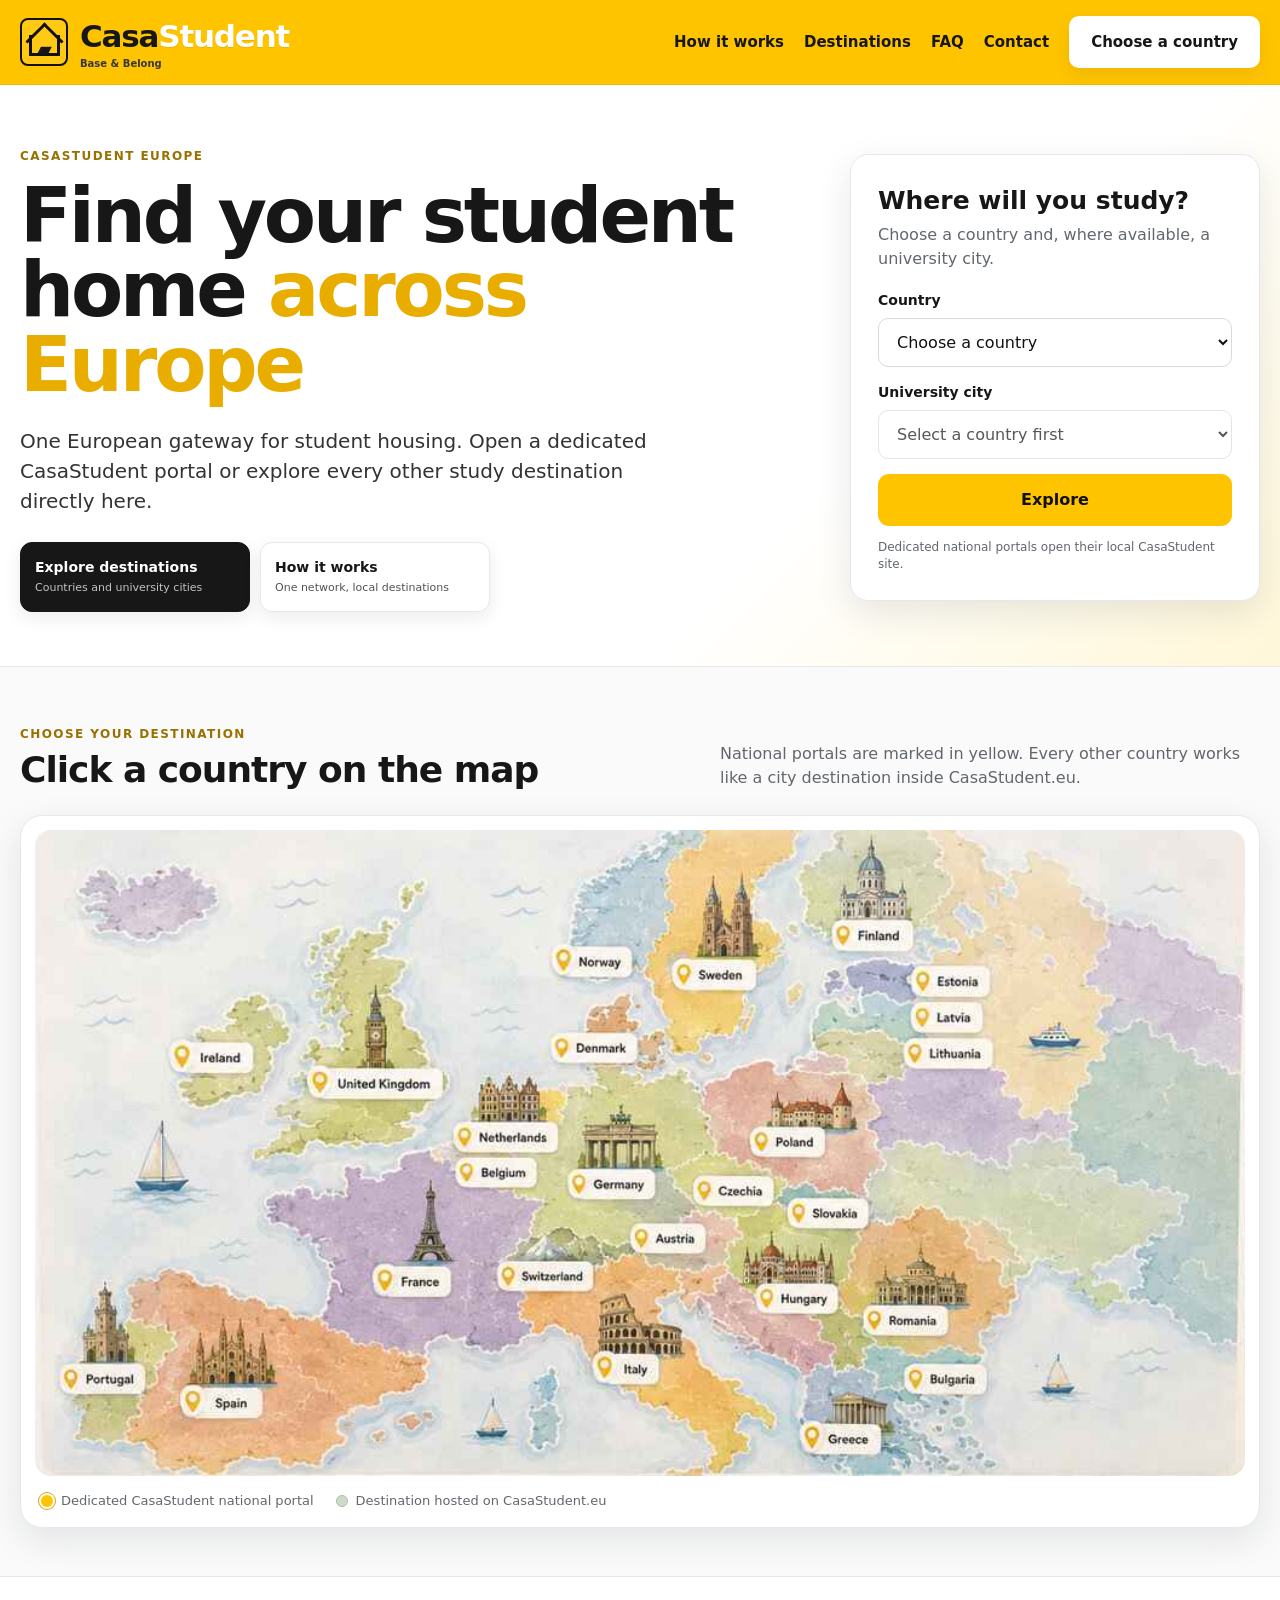
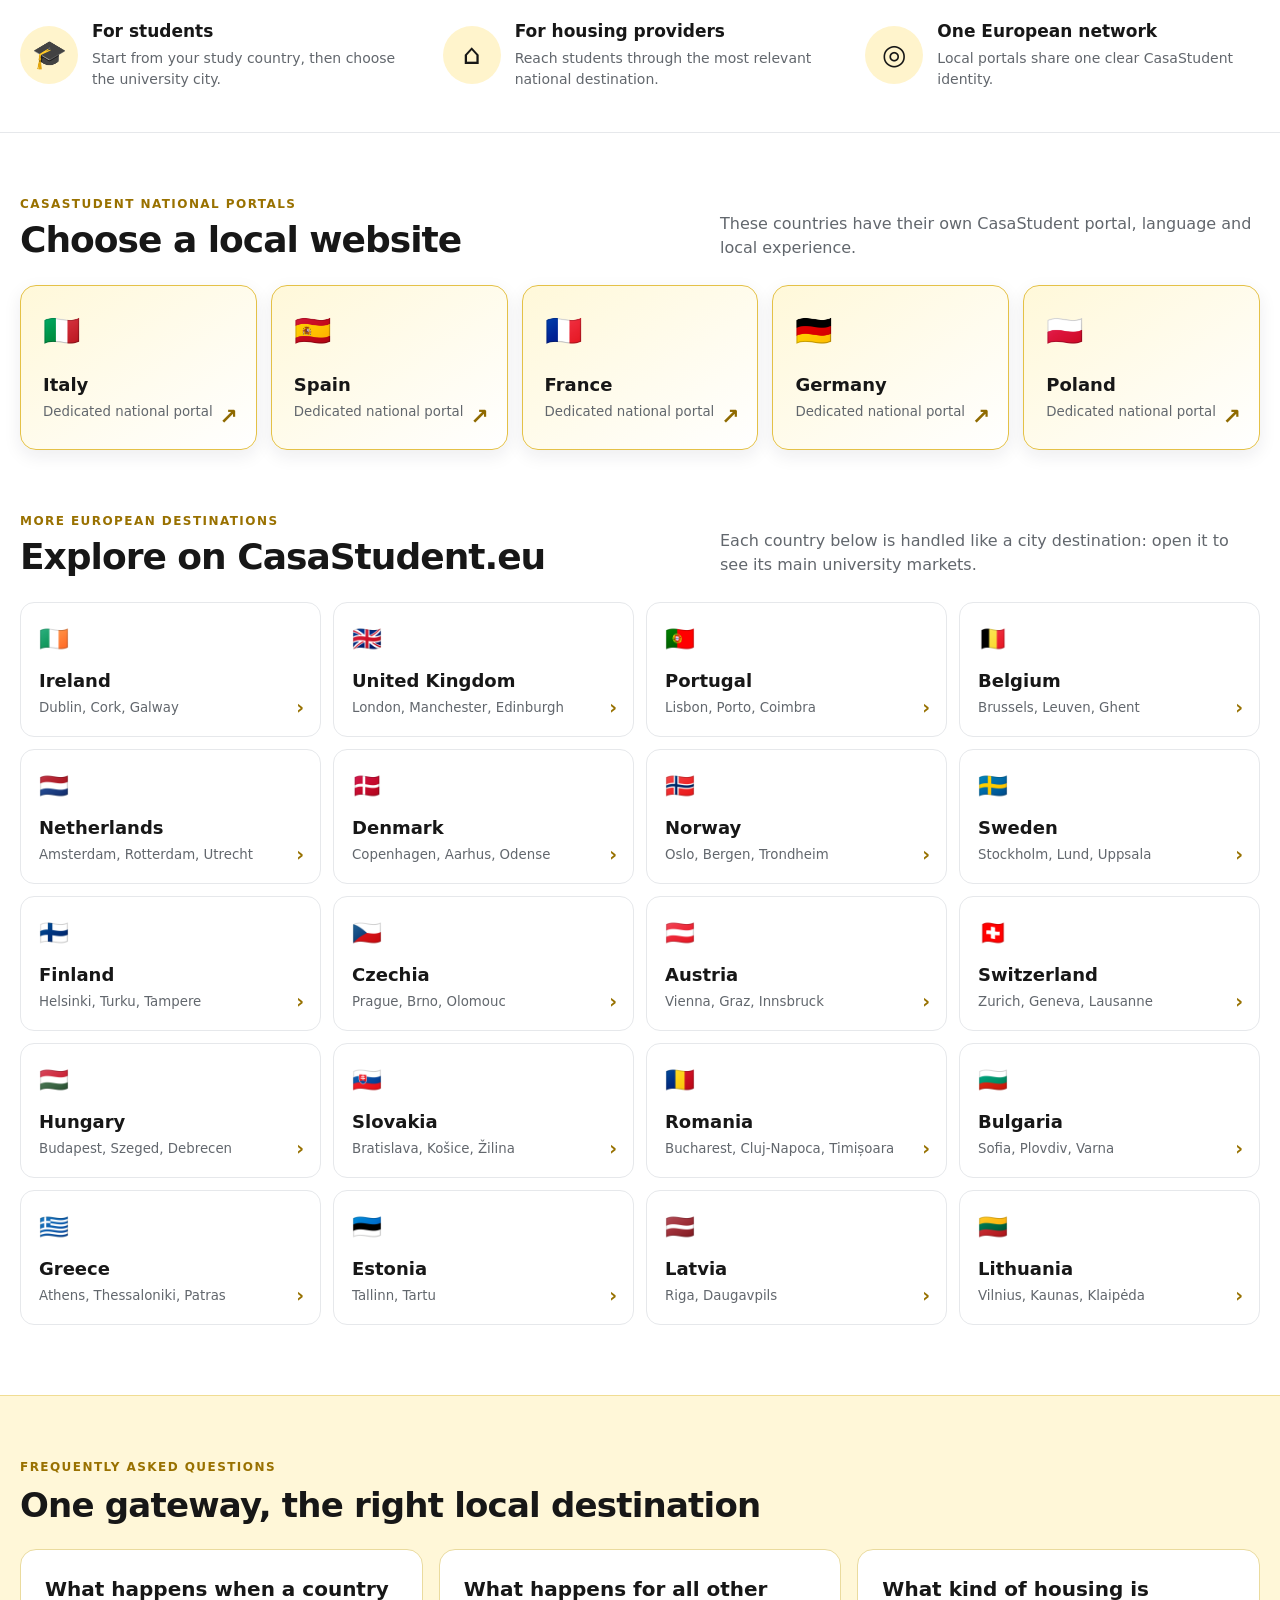
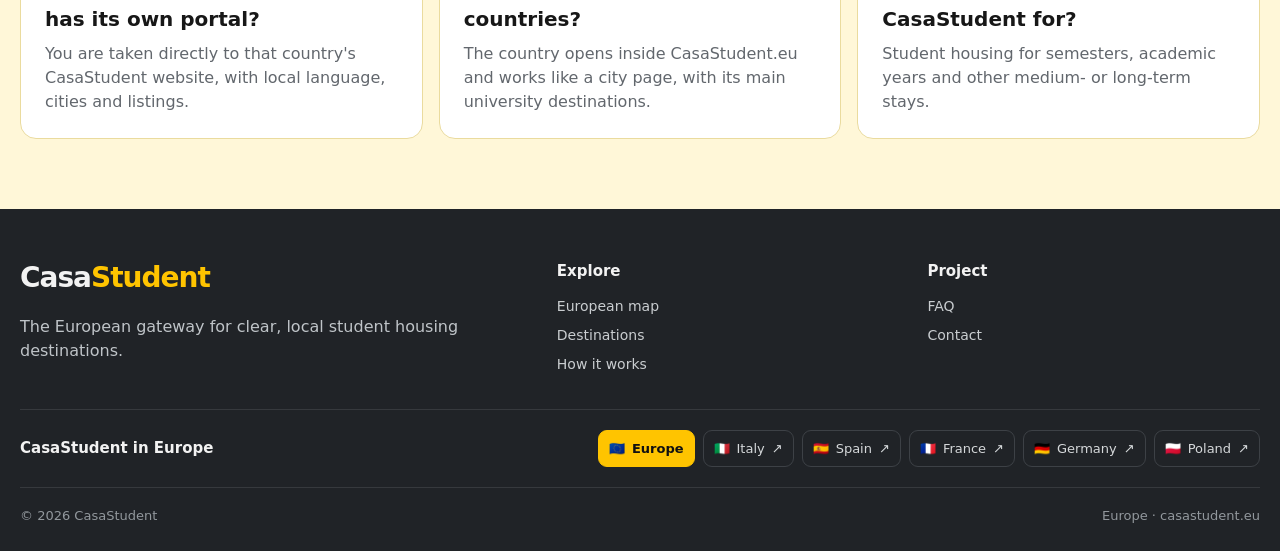
==== index.html @ a56761f5 "Align CasaStudent Europe with national portal design" ====
<!doctype html>
<html lang="en">
<head>
  <meta charset="utf-8">
  <meta name="viewport" content="width=device-width,initial-scale=1">
  <meta name="theme-color" content="#ffc400">
  <title>CasaStudent Europe — Student housing across Europe</title>
  <meta name="description" content="Choose your European study destination. Open a dedicated CasaStudent national portal or explore student cities directly on CasaStudent.eu.">
  <link rel="canonical" href="https://casastudent.eu/">
  <link rel="stylesheet" href="assets/css/style.css?v=20260828-casastudent-eu">
</head>
<body>
  <header class="site-header">
    <div class="container header-inner">
      <a class="brand" href="index.html" aria-label="CasaStudent Europe home">
        <span class="brand-icon" aria-hidden="true"><span class="brand-cap">▰</span></span>
        <span>Casa<strong>Student</strong><small>Base &amp; Belong</small></span>
      </a>
      <button class="menu-button" type="button" aria-label="Open menu" aria-expanded="false" data-menu-toggle>☰</button>
      <nav class="main-nav" aria-label="Main navigation" data-main-nav>
        <a href="#how">How it works</a>
        <a href="#destinations">Destinations</a>
        <a href="#faq">FAQ</a>
        <a href="#contact">Contact</a>
        <a class="header-cta" href="#map">Choose a country</a>
      </nav>
    </div>
  </header>

  <main>
    <section class="home-hero">
      <div class="container hero-intro">
        <div class="hero-copy">
          <span class="kicker">CasaStudent Europe</span>
          <h1>Find your student home <span>across Europe</span></h1>
          <p>One European gateway for student housing. Open a dedicated CasaStudent portal or explore every other study destination directly here.</p>
          <div class="hero-market-actions" aria-label="Main actions">
            <a href="#destinations"><strong>Explore destinations</strong><small>Countries and university cities</small></a>
            <a href="#how"><strong>How it works</strong><small>One network, local destinations</small></a>
          </div>
        </div>

        <form class="search-card" id="destination-search">
          <h2>Where will you study?</h2>
          <p>Choose a country and, where available, a university city.</p>
          <div class="field">
            <label for="countrySelect">Country</label>
            <select id="countrySelect" name="country" required>
              <option value="">Choose a country</option>
            </select>
          </div>
          <div class="field">
            <label for="citySelect">University city</label>
            <select id="citySelect" name="city" disabled>
              <option value="">Select a country first</option>
            </select>
          </div>
          <button class="btn btn-yellow btn-block" type="submit">Explore</button>
          <p class="search-note" id="searchNote" aria-live="polite">Dedicated national portals open their local CasaStudent site.</p>
        </form>
      </div>
    </section>

    <section class="map-section" id="map">
      <div class="container">
        <div class="section-heading map-heading">
          <div>
            <span class="kicker">Choose your destination</span>
            <h2>Click a country on the map</h2>
          </div>
          <p>National portals are marked in yellow. Every other country works like a city destination inside CasaStudent.eu.</p>
        </div>

        <div class="map-card">
          <div class="europe-map" aria-label="Illustrated clickable map of European study destinations">
            <img src="assets/img/europe-destinations.jpg" alt="Illustrated map of Europe with country names and landmarks" width="1000" height="534" draggable="false">
            <a class="map-hotspot" data-country="IE" style="--x:14%;--y:34%"></a>
            <a class="map-hotspot" data-country="UK" style="--x:26%;--y:39%"></a>
            <a class="map-hotspot" data-country="PT" style="--x:7%;--y:85%"></a>
            <a class="map-hotspot portal-hotspot" data-country="ES" style="--x:16%;--y:88%"></a>
            <a class="map-hotspot portal-hotspot" data-country="FR" style="--x:30%;--y:69%"></a>
            <a class="map-hotspot" data-country="BE" style="--x:38%;--y:52%"></a>
            <a class="map-hotspot" data-country="NL" style="--x:38%;--y:47%"></a>
            <a class="map-hotspot portal-hotspot" data-country="DE" style="--x:47%;--y:56%"></a>
            <a class="map-hotspot" data-country="DK" style="--x:46%;--y:33%"></a>
            <a class="map-hotspot" data-country="NO" style="--x:44%;--y:20%"></a>
            <a class="map-hotspot" data-country="SE" style="--x:54%;--y:22%"></a>
            <a class="map-hotspot" data-country="FI" style="--x:69%;--y:16%"></a>
            <a class="map-hotspot portal-hotspot" data-country="PL" style="--x:61%;--y:48%"></a>
            <a class="map-hotspot" data-country="CZ" style="--x:57%;--y:56%"></a>
            <a class="map-hotspot" data-country="AT" style="--x:52%;--y:63%"></a>
            <a class="map-hotspot" data-country="CH" style="--x:41%;--y:68%"></a>
            <a class="map-hotspot portal-hotspot" data-country="IT" style="--x:48%;--y:84%"></a>
            <a class="map-hotspot" data-country="HU" style="--x:62%;--y:72%"></a>
            <a class="map-hotspot" data-country="SK" style="--x:65%;--y:59%"></a>
            <a class="map-hotspot" data-country="RO" style="--x:72%;--y:76%"></a>
            <a class="map-hotspot" data-country="BG" style="--x:75%;--y:85%"></a>
            <a class="map-hotspot" data-country="GR" style="--x:67%;--y:94%"></a>
            <a class="map-hotspot" data-country="EE" style="--x:76%;--y:23%"></a>
            <a class="map-hotspot" data-country="LV" style="--x:76%;--y:29%"></a>
            <a class="map-hotspot" data-country="LT" style="--x:76%;--y:34%"></a>
          </div>
          <div class="map-legend">
            <span><i class="legend-dot portal"></i>Dedicated CasaStudent national portal</span>
            <span><i class="legend-dot europe"></i>Destination hosted on CasaStudent.eu</span>
          </div>
        </div>
      </div>
    </section>

    <section class="value-section" id="how">
      <div class="container value-strip">
        <div class="value-item"><span class="icon-circle" aria-hidden="true">🎓</span><div><h3>For students</h3><p>Start from your study country, then choose the university city.</p></div></div>
        <div class="value-item"><span class="icon-circle" aria-hidden="true">⌂</span><div><h3>For housing providers</h3><p>Reach students through the most relevant national destination.</p></div></div>
        <div class="value-item"><span class="icon-circle" aria-hidden="true">◎</span><div><h3>One European network</h3><p>Local portals share one clear CasaStudent identity.</p></div></div>
      </div>
    </section>

    <section class="destination-section" id="destinations">
      <div class="container">
        <div class="section-heading">
          <div><span class="kicker">CasaStudent national portals</span><h2>Choose a local website</h2></div>
          <p>These countries have their own CasaStudent portal, language and local experience.</p>
        </div>
        <div class="portal-grid" id="portalGrid"></div>

        <div class="section-heading secondary-heading">
          <div><span class="kicker">More European destinations</span><h2>Explore on CasaStudent.eu</h2></div>
          <p>Each country below is handled like a city destination: open it to see its main university markets.</p>
        </div>
        <div class="country-grid" id="countryGrid"></div>
      </div>
    </section>

    <section class="faq-section" id="faq">
      <div class="container">
        <span class="kicker">Frequently asked questions</span>
        <h2 class="section-title">One gateway, the right local destination</h2>
        <div class="faq-grid">
          <article class="info-card"><h3>What happens when a country has its own portal?</h3><p>You are taken directly to that country's CasaStudent website, with local language, cities and listings.</p></article>
          <article class="info-card"><h3>What happens for all other countries?</h3><p>The country opens inside CasaStudent.eu and works like a city page, with its main university destinations.</p></article>
          <article class="info-card"><h3>What kind of housing is CasaStudent for?</h3><p>Student housing for semesters, academic years and other medium- or long-term stays.</p></article>
        </div>
      </div>
    </section>
  </main>

  <footer class="site-footer" id="contact">
    <div class="container">
      <div class="footer-grid">
        <div><a class="footer-brand" href="index.html">Casa<strong>Student</strong></a><p>The European gateway for clear, local student housing destinations.</p></div>
        <div><h3>Explore</h3><div class="footer-links"><a href="#map">European map</a><a href="#destinations">Destinations</a><a href="#how">How it works</a></div></div>
        <div><h3>Project</h3><div class="footer-links"><a href="#faq">FAQ</a><a href="mailto:info@casastudent.eu">Contact</a></div></div>
      </div>
      <div class="footer-international"><strong>CasaStudent in Europe</strong><div class="footer-country-links" id="footerNetwork"></div></div>
      <div class="footer-bottom"><span>© 2026 CasaStudent</span><span>Europe · casastudent.eu</span></div>
    </div>
  </footer>
  <script src="assets/js/app.js?v=20260828-casastudent-eu"></script>
</body>
</html>
---- assets/css/style.css ----
:root{
  --yellow:#ffc400;
  --yellow-dark:#e9ad00;
  --yellow-soft:#fff7d8;
  --ink:#171717;
  --muted:#62676d;
  --line:#e6e8eb;
  --paper:#fff;
  --green:#159447;
  --shadow:0 12px 35px rgba(20,31,45,.10);
  --shadow-sm:0 6px 18px rgba(20,31,45,.08);
  --radius:18px;
  --max:1240px;
}

*{box-sizing:border-box}
html{scroll-behavior:smooth}
body{margin:0;font-family:Inter,ui-sans-serif,system-ui,-apple-system,BlinkMacSystemFont,"Segoe UI",sans-serif;color:var(--ink);background:#fff;line-height:1.5}
img{max-width:100%;display:block}
a{color:inherit;text-decoration:none}
button,input,select,textarea{font:inherit}
button{cursor:pointer}
.container{width:min(var(--max),calc(100% - 40px));margin-inline:auto}
.kicker{text-transform:uppercase;letter-spacing:.12em;font-weight:850;color:#997100;font-size:12px}
.section-title{font-size:34px;line-height:1.15;margin:8px 0 24px;letter-spacing:-.8px}

/* Header — same CasaStudent visual language as the national portals */
.site-header{position:sticky;top:0;z-index:50;background:var(--yellow);border-bottom:1px solid rgba(0,0,0,.06)}
.header-inner{min-height:84px;display:flex;align-items:center;gap:28px}
.brand{display:flex;align-items:center;gap:12px;font-size:31px;font-weight:900;letter-spacing:-1.2px;white-space:nowrap}
.brand-icon{width:48px;height:48px;border:2.5px solid #111;border-radius:8px;display:grid;place-items:center;position:relative;background:rgba(255,255,255,.08)}
.brand-icon:before{content:"";width:25px;height:18px;border:3px solid #111;border-top:0;position:absolute;bottom:8px}
.brand-icon:after{content:"";position:absolute;width:24px;height:24px;border-left:3px solid #111;border-top:3px solid #111;transform:rotate(45deg);top:8px}
.brand-cap{position:absolute;z-index:2;font-size:19px;top:14px}
.brand strong{color:#fff;text-shadow:0 1px 0 rgba(0,0,0,.08)}
.brand small{display:block;font-size:10px;font-weight:650;letter-spacing:0;color:#373737;margin-top:-4px}
.main-nav{margin-left:auto;display:flex;align-items:center;gap:20px;font-size:15px;font-weight:700}
.main-nav>a:not(.header-cta):hover{text-decoration:underline;text-underline-offset:5px}
.header-cta{background:#fff;padding:15px 22px;border-radius:10px;box-shadow:var(--shadow-sm);font-weight:850}
.menu-button{display:none;border:0;background:transparent;font-size:27px;padding:8px;margin-left:auto}

/* Shared controls */
.btn{border:0;border-radius:11px;padding:14px 22px;font-weight:850;display:inline-flex;align-items:center;justify-content:center;gap:9px;transition:.2s transform,.2s box-shadow,.2s background}
.btn:hover{transform:translateY(-1px);box-shadow:var(--shadow-sm)}
.btn-yellow{background:var(--yellow);color:#111}
.btn-white{background:#fff;color:#111;border:1px solid var(--line)}
.btn-block{width:100%}
.field{display:grid;gap:7px;margin-bottom:15px}
.field label{font-weight:750;font-size:14px}
.field select{width:100%;border:1px solid #d7dade;border-radius:10px;padding:13px 14px;background:#fff;color:#111;outline:none}
.field select:focus{border-color:#e6b400;box-shadow:0 0 0 4px rgba(255,196,0,.16)}

/* Homepage */
.home-hero{padding:58px 0 54px;background:linear-gradient(135deg,#fff 0%,#fff 66%,#fff7d8 100%)}
.hero-intro{display:grid;grid-template-columns:minmax(0,1fr) 410px;gap:74px;align-items:center}
.hero-copy h1{font-size:clamp(48px,6vw,76px);line-height:.98;letter-spacing:-3.1px;margin:12px 0 24px;max-width:760px}
.hero-copy h1 span{color:var(--yellow-dark)}
.hero-copy>p{font-size:20px;max-width:680px;margin:0;color:#333}
.hero-market-actions{display:grid;grid-template-columns:repeat(2,minmax(0,230px));gap:10px;margin-top:26px}
.hero-market-actions a{padding:14px;border-radius:12px;border:1px solid var(--line);background:#fff;box-shadow:var(--shadow-sm)}
.hero-market-actions a:first-child{background:#171717;color:#fff;border-color:#171717}
.hero-market-actions strong,.hero-market-actions small{display:block}
.hero-market-actions strong{font-size:14px}
.hero-market-actions small{font-size:11px;opacity:.74;margin-top:2px}
.search-card{padding:27px;border-radius:18px;background:#fff;border:1px solid var(--line);box-shadow:var(--shadow)}
.search-card h2{font-size:25px;margin:0 0 4px}
.search-card>p{margin:0 0 19px;color:var(--muted)}
.search-card .search-note{font-size:12px;line-height:1.4;margin:13px 0 0;color:var(--muted)}

/* Illustrated Europe map supplied by the user */
.map-section{padding:54px 0 48px;background:#fafafa;border-top:1px solid var(--line);border-bottom:1px solid var(--line)}
.section-heading{display:flex;justify-content:space-between;align-items:end;gap:36px;margin-bottom:25px}
.section-heading h2{font-size:36px;line-height:1.08;letter-spacing:-1px;margin:6px 0 0}
.section-heading>p{max-width:540px;margin:0;color:var(--muted)}
.map-card{background:#fff;border:1px solid var(--line);border-radius:22px;padding:14px;box-shadow:var(--shadow);overflow:hidden}
.europe-map{position:relative;width:100%;aspect-ratio:1000/534;border-radius:16px;overflow:hidden;background:#e8eff0}
.europe-map>img{width:100%;height:100%;object-fit:cover}
.map-hotspot{position:absolute;left:var(--x);top:var(--y);transform:translate(-50%,-50%);width:9.5%;height:9%;border-radius:12px;z-index:2;outline:0;transition:.18s background,.18s box-shadow,.18s transform}
.map-hotspot:hover,.map-hotspot:focus-visible{background:rgba(255,196,0,.18);box-shadow:0 0 0 3px #fff,0 0 0 6px rgba(255,196,0,.82),0 8px 22px rgba(20,31,45,.24);transform:translate(-50%,-50%) scale(1.03)}
.map-hotspot.portal-hotspot:hover,.map-hotspot.portal-hotspot:focus-visible{background:rgba(255,196,0,.30)}
.map-legend{display:flex;gap:22px;flex-wrap:wrap;padding:15px 6px 3px;color:var(--muted);font-size:13px}
.map-legend span{display:inline-flex;align-items:center;gap:8px}
.legend-dot{width:12px;height:12px;border-radius:50%;display:inline-block}
.legend-dot.portal{background:var(--yellow);box-shadow:0 0 0 2px #fff,0 0 0 3px #d9a700}
.legend-dot.europe{background:#cfdbca;border:1px solid #aebca9}

/* Network structure */
.value-section{padding:42px 0}
.value-strip{display:grid;grid-template-columns:repeat(3,1fr);gap:28px}
.value-item{display:flex;gap:14px;align-items:center}
.value-item h3{font-size:17px;margin:0 0 3px}
.value-item p{font-size:14px;margin:0;color:var(--muted)}
.icon-circle{flex:0 0 58px;width:58px;height:58px;border-radius:50%;display:grid;place-items:center;background:#fff4cc;font-size:28px}
.destination-section{padding:58px 0 70px;border-top:1px solid var(--line)}
.portal-grid{display:grid;grid-template-columns:repeat(5,1fr);gap:14px}
.portal-card{position:relative;min-height:165px;padding:22px;border:1px solid #e4c147;border-radius:16px;background:linear-gradient(145deg,#fff8d9,#fff);box-shadow:var(--shadow-sm);transition:.2s transform,.2s box-shadow}
.portal-card:hover{transform:translateY(-3px);box-shadow:var(--shadow)}
.portal-card .flag,.country-card .flag{display:block;font-size:30px;margin-bottom:18px}
.portal-card strong,.country-card strong{display:block;font-size:18px}
.portal-card small,.country-card small{display:block;color:var(--muted);margin-top:4px}
.portal-card b{position:absolute;right:18px;bottom:16px;color:#8f6a00;font-size:22px}
.secondary-heading{margin-top:58px}
.country-grid{display:grid;grid-template-columns:repeat(4,1fr);gap:12px}
.country-card{position:relative;min-height:126px;padding:18px;border:1px solid var(--line);border-radius:14px;background:#fff;transition:.18s transform,.18s box-shadow,.18s border-color}
.country-card:hover{transform:translateY(-2px);box-shadow:var(--shadow-sm);border-color:#e2c55f}
.country-card .flag{font-size:24px;margin-bottom:10px}
.country-card b{position:absolute;right:16px;bottom:14px;font-size:19px;color:#977100}

/* FAQ */
.faq-section{padding:58px 0 70px;background:var(--yellow-soft);border-top:1px solid #f0dd93}
.faq-grid{display:grid;grid-template-columns:repeat(3,1fr);gap:16px}
.info-card{padding:24px;background:#fff;border:1px solid #eadb9e;border-radius:16px}
.info-card h3{margin:0 0 8px;font-size:20px}
.info-card p{margin:0;color:var(--muted)}

/* Country destination page */
.breadcrumb{background:var(--yellow);border-top:1px solid rgba(0,0,0,.05);font-size:14px}
.breadcrumb .container{height:44px;display:flex;align-items:center;gap:9px}
.breadcrumb a{font-weight:750}
.country-hero{padding:64px 0;background:linear-gradient(120deg,#fff7d8,#fff);border-bottom:1px solid #eddfaa}
.country-hero-grid{display:flex;align-items:center;justify-content:space-between;gap:34px}
.country-hero h1{font-size:clamp(42px,6vw,66px);line-height:1;margin:9px 0 16px;letter-spacing:-2.2px}
.country-hero p{font-size:19px;color:#454545;margin:0;max-width:720px}
.country-destinations{padding:54px 0 72px}
.city-grid{display:grid;grid-template-columns:repeat(4,1fr);gap:14px}
.city-card{position:relative;padding:24px;min-height:150px;border:1px solid var(--line);border-radius:16px;background:#fff;box-shadow:var(--shadow-sm);transition:.2s transform,.2s box-shadow}
.city-card:hover{transform:translateY(-3px);box-shadow:var(--shadow)}
.city-card .city-icon{display:grid;place-items:center;width:42px;height:42px;border-radius:11px;background:var(--yellow-soft);font-size:22px;margin-bottom:19px}
.city-card strong{display:block;font-size:20px}
.city-card span:last-child{display:block;font-size:13px;color:var(--muted);margin-top:5px}
.city-card b{position:absolute;right:19px;bottom:16px;color:#997100;font-size:22px}
.empty-card{grid-column:1/-1;padding:32px;border:1px dashed #cdd1d5;border-radius:16px;color:var(--muted);text-align:center}
.country-note{display:flex;gap:14px;align-items:center;margin-top:38px;padding:19px;border-radius:14px;background:#f7f8f9;border:1px solid var(--line)}
.country-note>span{font-size:31px;color:#a77c00}
.country-note strong{display:block}
.country-note p{margin:3px 0 0;color:var(--muted);font-size:14px}

/* Footer */
.site-footer{background:#202327;color:#f2f2f2;padding:48px 0 25px}
.footer-grid{display:grid;grid-template-columns:1.5fr 1fr 1fr;gap:38px}
.footer-brand{font-size:28px;font-weight:900;letter-spacing:-1px}
.footer-brand strong{color:var(--yellow)}
.footer-grid p{max-width:440px;color:#bfc4c8}
.footer-grid h3{font-size:15px;margin:3px 0 14px}
.footer-links{display:grid;gap:8px;color:#c9cdd0;font-size:14px}
.footer-links a:hover{color:#fff}
.footer-international{border-top:1px solid #36393d;margin-top:30px;padding-top:20px;display:flex;align-items:center;justify-content:space-between;gap:18px}
.footer-international>strong{font-size:15px}
.footer-country-links{display:flex;gap:8px;flex-wrap:wrap}
.footer-country-links a{display:inline-flex;align-items:center;gap:7px;padding:8px 10px;border:1px solid #3d4146;border-radius:9px;color:#d5d8da;font-size:13px}
.footer-country-links a:hover{border-color:var(--yellow);color:#fff}
.footer-country-links a[aria-current="page"]{background:var(--yellow);border-color:var(--yellow);color:#111;font-weight:800}
.footer-bottom{display:flex;justify-content:space-between;gap:16px;border-top:1px solid #36393d;margin-top:20px;padding-top:18px;color:#92989d;font-size:13px}

@media(max-width:1050px){
  .hero-intro{grid-template-columns:1fr 370px;gap:36px}
  .hero-copy h1{font-size:58px}
  .portal-grid{grid-template-columns:repeat(3,1fr)}
  .country-grid,.city-grid{grid-template-columns:repeat(3,1fr)}
}

@media(max-width:820px){
  .container{width:min(100% - 28px,var(--max))}
  .header-inner{min-height:72px;flex-wrap:wrap;padding:10px 0}
  .brand{font-size:25px}
  .brand-icon{width:40px;height:40px}
  .menu-button{display:block}
  .main-nav{display:none;order:3;width:100%;margin:0;padding:10px 0 4px;flex-direction:column;align-items:stretch;gap:0}
  .main-nav.open{display:flex}
  .main-nav a{padding:11px 6px}
  .main-nav .header-cta{text-align:center;margin-top:6px}
  .hero-intro{grid-template-columns:1fr;gap:32px}
  .hero-copy h1{font-size:clamp(46px,11vw,64px)}
  .search-card{max-width:620px}
  .section-heading{display:block}
  .section-heading>p{margin-top:10px}
  .value-strip{grid-template-columns:1fr}
  .portal-grid{grid-template-columns:repeat(2,1fr)}
  .country-grid,.city-grid{grid-template-columns:repeat(2,1fr)}
  .faq-grid{grid-template-columns:1fr}
  .country-hero-grid{display:block}
  .country-hero-grid>.btn{margin-top:24px}
  .footer-grid{grid-template-columns:1fr 1fr}
  .footer-grid>div:first-child{grid-column:1/-1}
  .footer-international{align-items:flex-start;flex-direction:column}
}

@media(max-width:590px){
  .home-hero{padding:40px 0}
  .hero-copy h1{letter-spacing:-2px}
  .hero-copy>p{font-size:18px}
  .hero-market-actions{grid-template-columns:1fr}
  .map-section,.destination-section,.faq-section{padding:42px 0}
  .map-card{padding:7px;border-radius:16px;overflow-x:auto}
  .europe-map{min-width:720px}
  .map-legend{min-width:720px}
  .map-hotspot{width:10%;height:11%}
  .portal-grid,.country-grid,.city-grid{grid-template-columns:1fr}
  .portal-card{min-height:142px}
  .footer-grid{grid-template-columns:1fr}
  .footer-grid>div:first-child{grid-column:auto}
  .footer-bottom{display:grid}
}

@media(prefers-reduced-motion:reduce){*{scroll-behavior:auto!important;transition:none!important}}
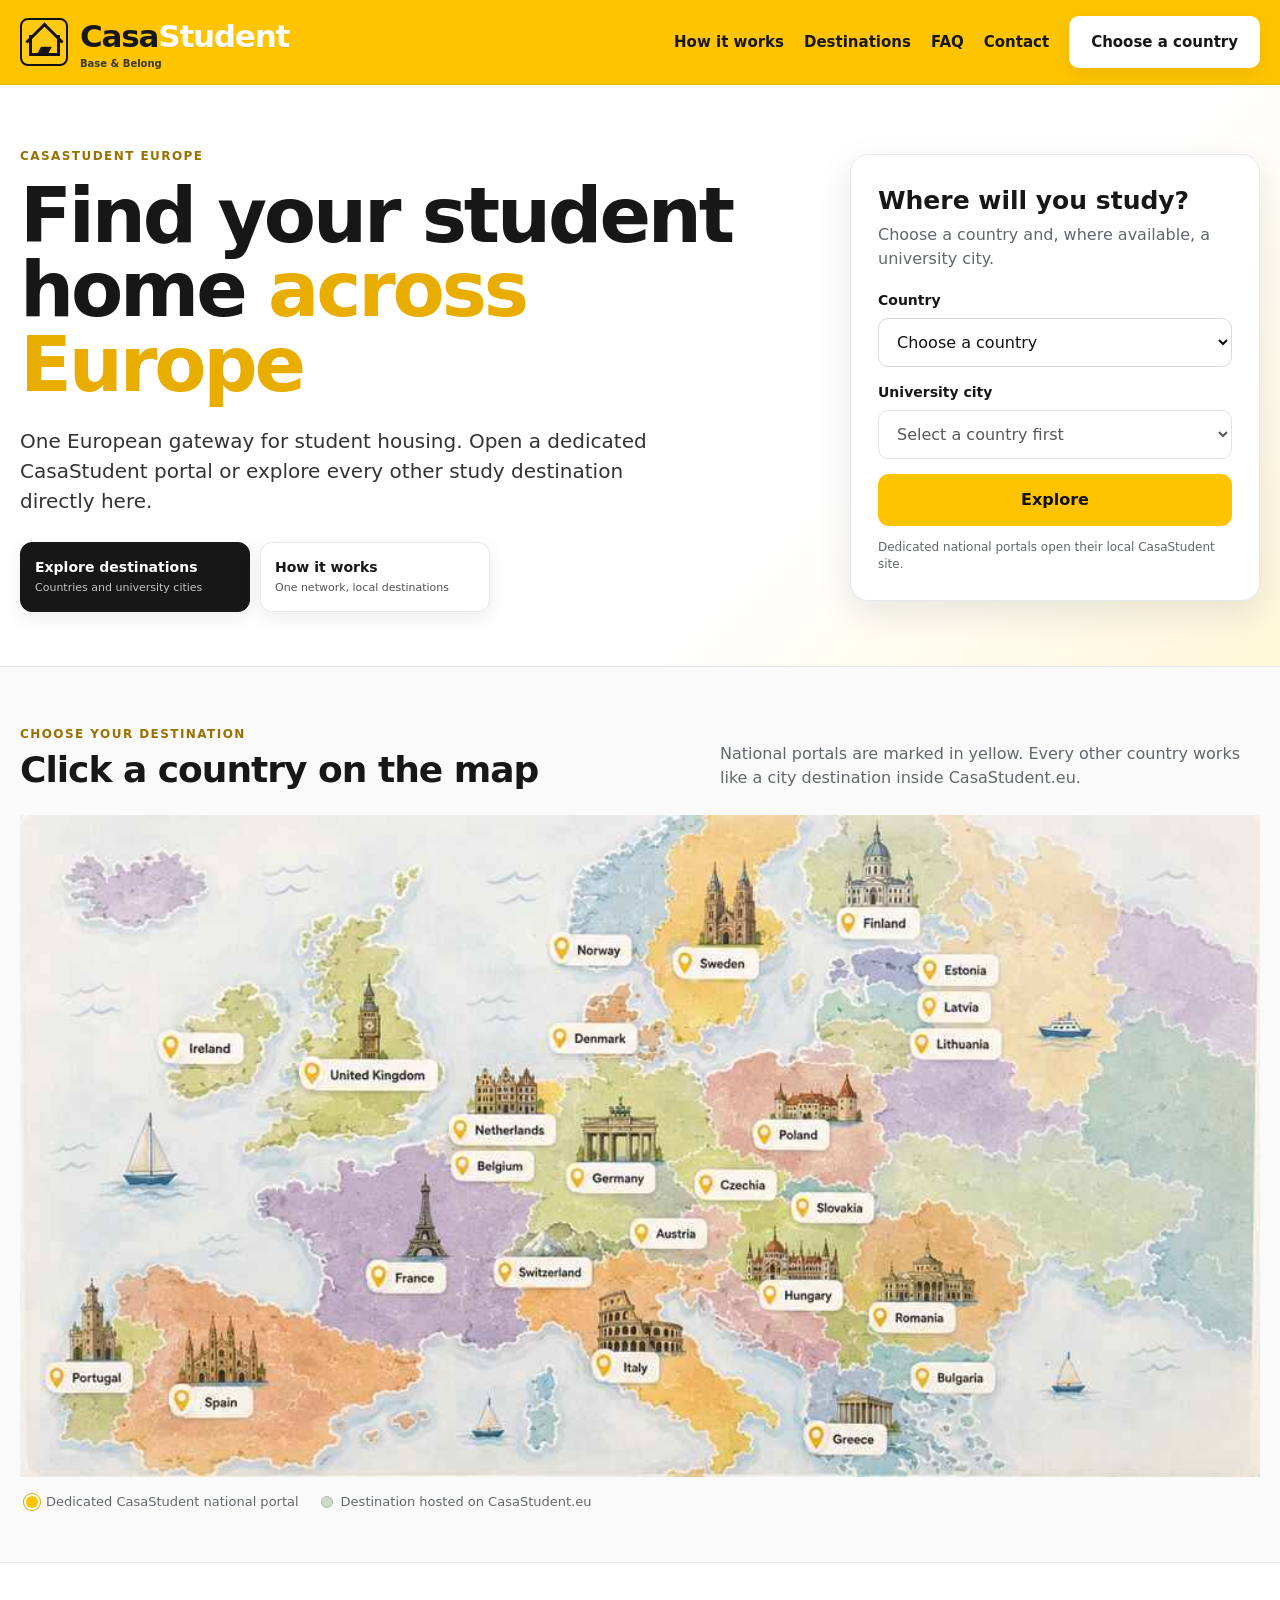
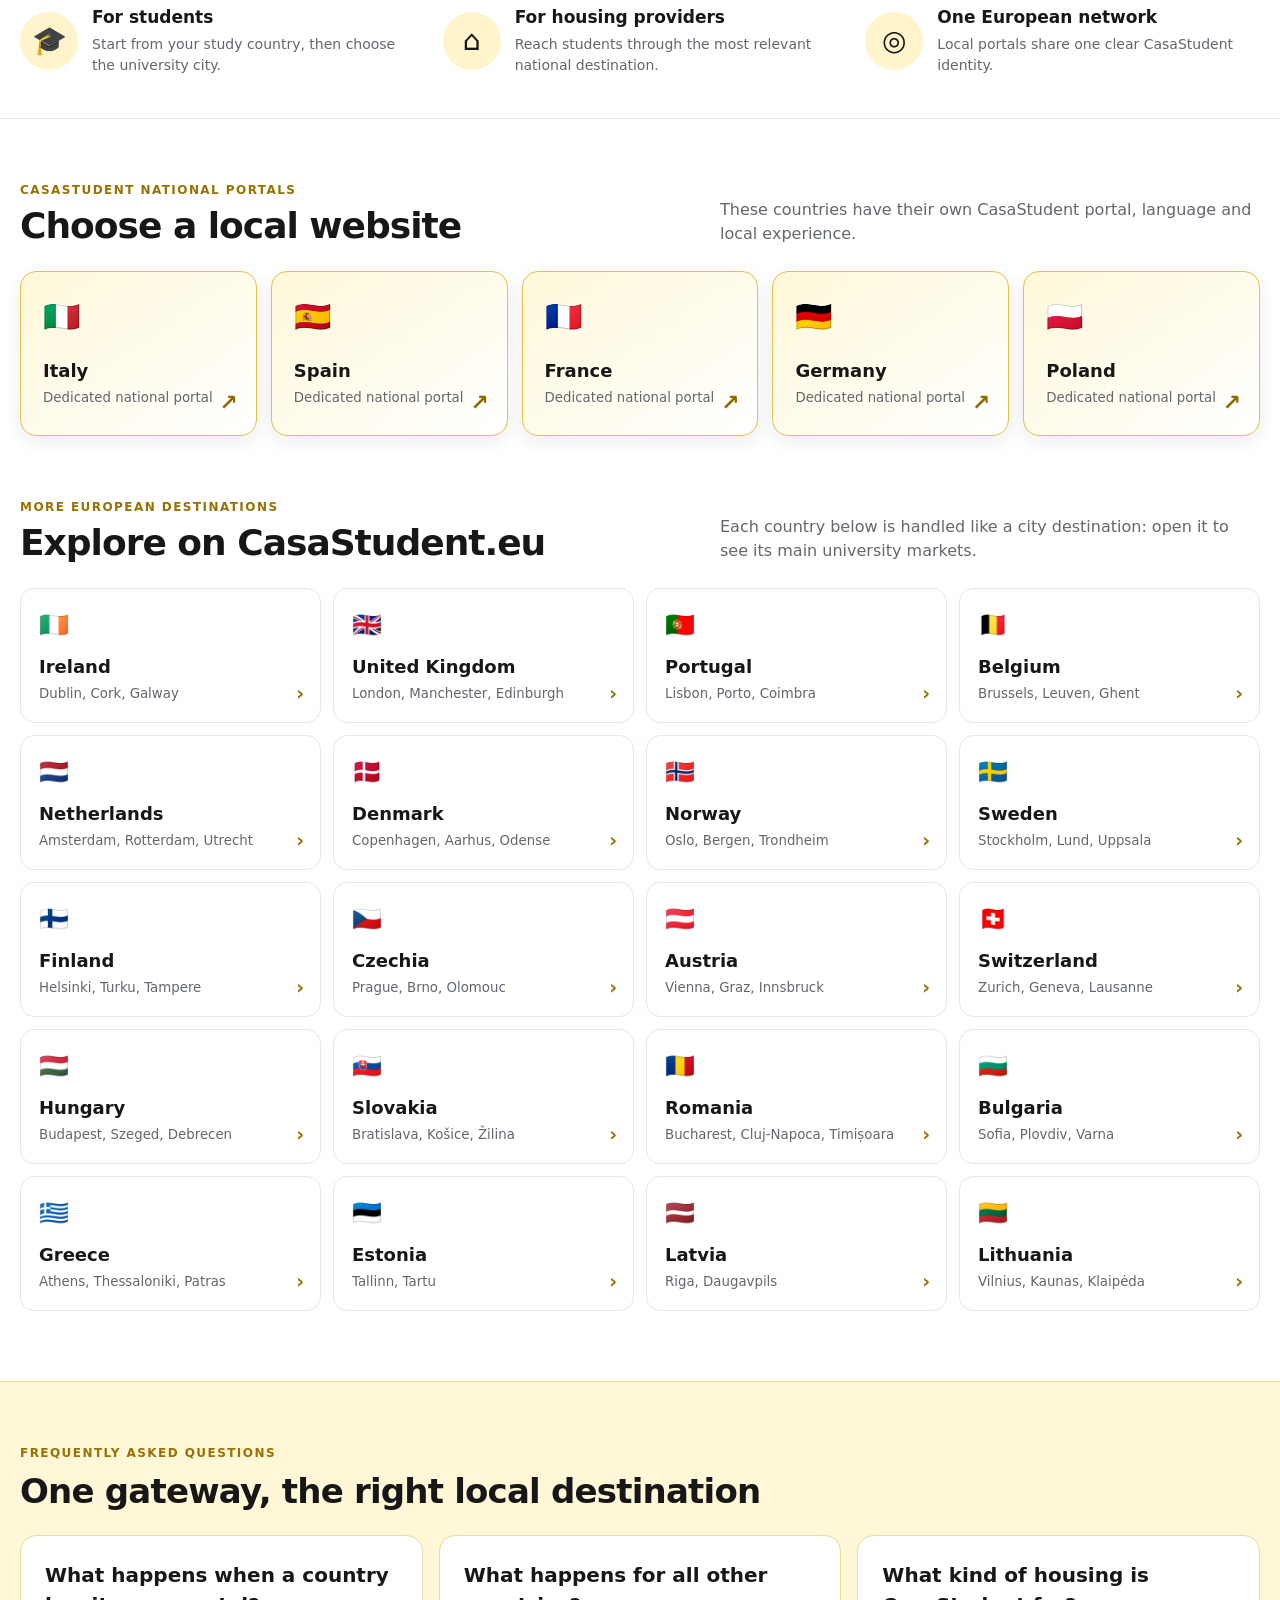
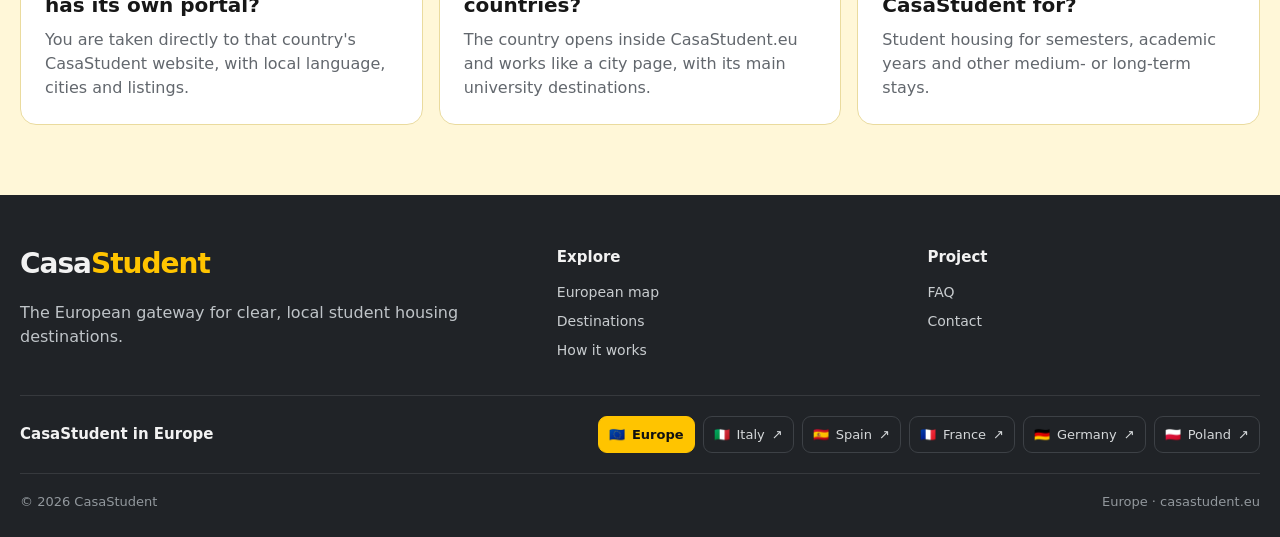
==== commit 91172495: "Refresh CasaStudent EU map styling" ====
--- a/index.html
+++ b/index.html
@@ -7,7 +7,7 @@
   <title>CasaStudent Europe — Student housing across Europe</title>
   <meta name="description" content="Choose your European study destination. Open a dedicated CasaStudent national portal or explore student cities directly on CasaStudent.eu.">
   <link rel="canonical" href="https://casastudent.eu/">
-  <link rel="stylesheet" href="assets/css/style.css?v=20260828-casastudent-eu">
+  <link rel="stylesheet" href="assets/css/style.css?v=20260828-map-fade">
 </head>
 <body>
   <header class="site-header">
--- a/assets/css/style.css
+++ b/assets/css/style.css
@@ -72,9 +72,15 @@
 .section-heading{display:flex;justify-content:space-between;align-items:end;gap:36px;margin-bottom:25px}
 .section-heading h2{font-size:36px;line-height:1.08;letter-spacing:-1px;margin:6px 0 0}
 .section-heading>p{max-width:540px;margin:0;color:var(--muted)}
-.map-card{background:#fff;border:1px solid var(--line);border-radius:22px;padding:14px;box-shadow:var(--shadow);overflow:hidden}
-.europe-map{position:relative;width:100%;aspect-ratio:1000/534;border-radius:16px;overflow:hidden;background:#e8eff0}
-.europe-map>img{width:100%;height:100%;object-fit:cover}
+.map-card{background:transparent;border:0;border-radius:0;padding:0;box-shadow:none;overflow:visible}
+.europe-map{position:relative;width:100%;aspect-ratio:1000/534;border-radius:0;overflow:hidden;background:#fafafa;isolation:isolate}
+.europe-map>img{
+  width:100%;
+  height:100%;
+  object-fit:cover;
+  -webkit-mask-image:radial-gradient(ellipse 94% 96% at 50% 50%,#000 66%,rgba(0,0,0,.92) 76%,transparent 100%);
+  mask-image:radial-gradient(ellipse 94% 96% at 50% 50%,#000 66%,rgba(0,0,0,.92) 76%,transparent 100%);
+}
 .map-hotspot{position:absolute;left:var(--x);top:var(--y);transform:translate(-50%,-50%);width:9.5%;height:9%;border-radius:12px;z-index:2;outline:0;transition:.18s background,.18s box-shadow,.18s transform}
 .map-hotspot:hover,.map-hotspot:focus-visible{background:rgba(255,196,0,.18);box-shadow:0 0 0 3px #fff,0 0 0 6px rgba(255,196,0,.82),0 8px 22px rgba(20,31,45,.24);transform:translate(-50%,-50%) scale(1.03)}
 .map-hotspot.portal-hotspot:hover,.map-hotspot.portal-hotspot:focus-visible{background:rgba(255,196,0,.30)}
@@ -191,7 +197,7 @@
   .hero-copy>p{font-size:18px}
   .hero-market-actions{grid-template-columns:1fr}
   .map-section,.destination-section,.faq-section{padding:42px 0}
-  .map-card{padding:7px;border-radius:16px;overflow-x:auto}
+  .map-card{padding:0;border-radius:0;overflow-x:auto}
   .europe-map{min-width:720px}
   .map-legend{min-width:720px}
   .map-hotspot{width:10%;height:11%}
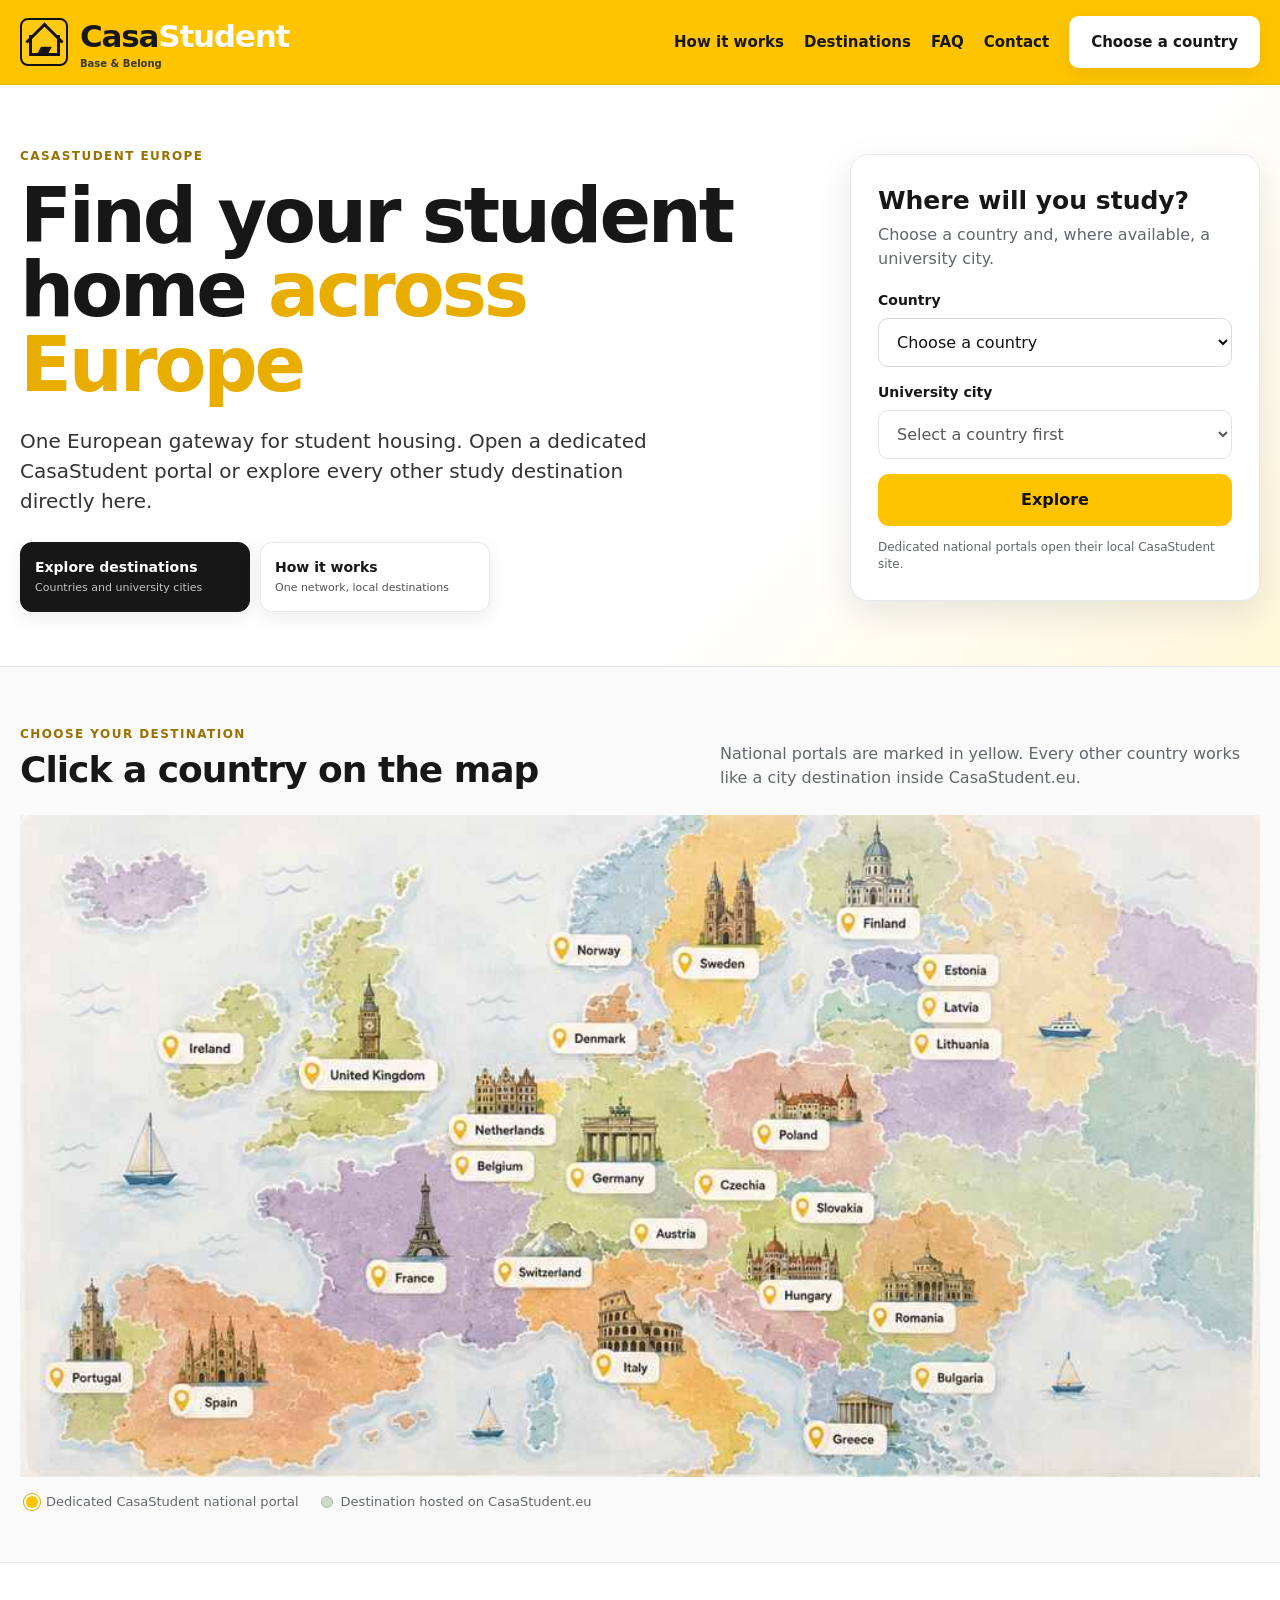
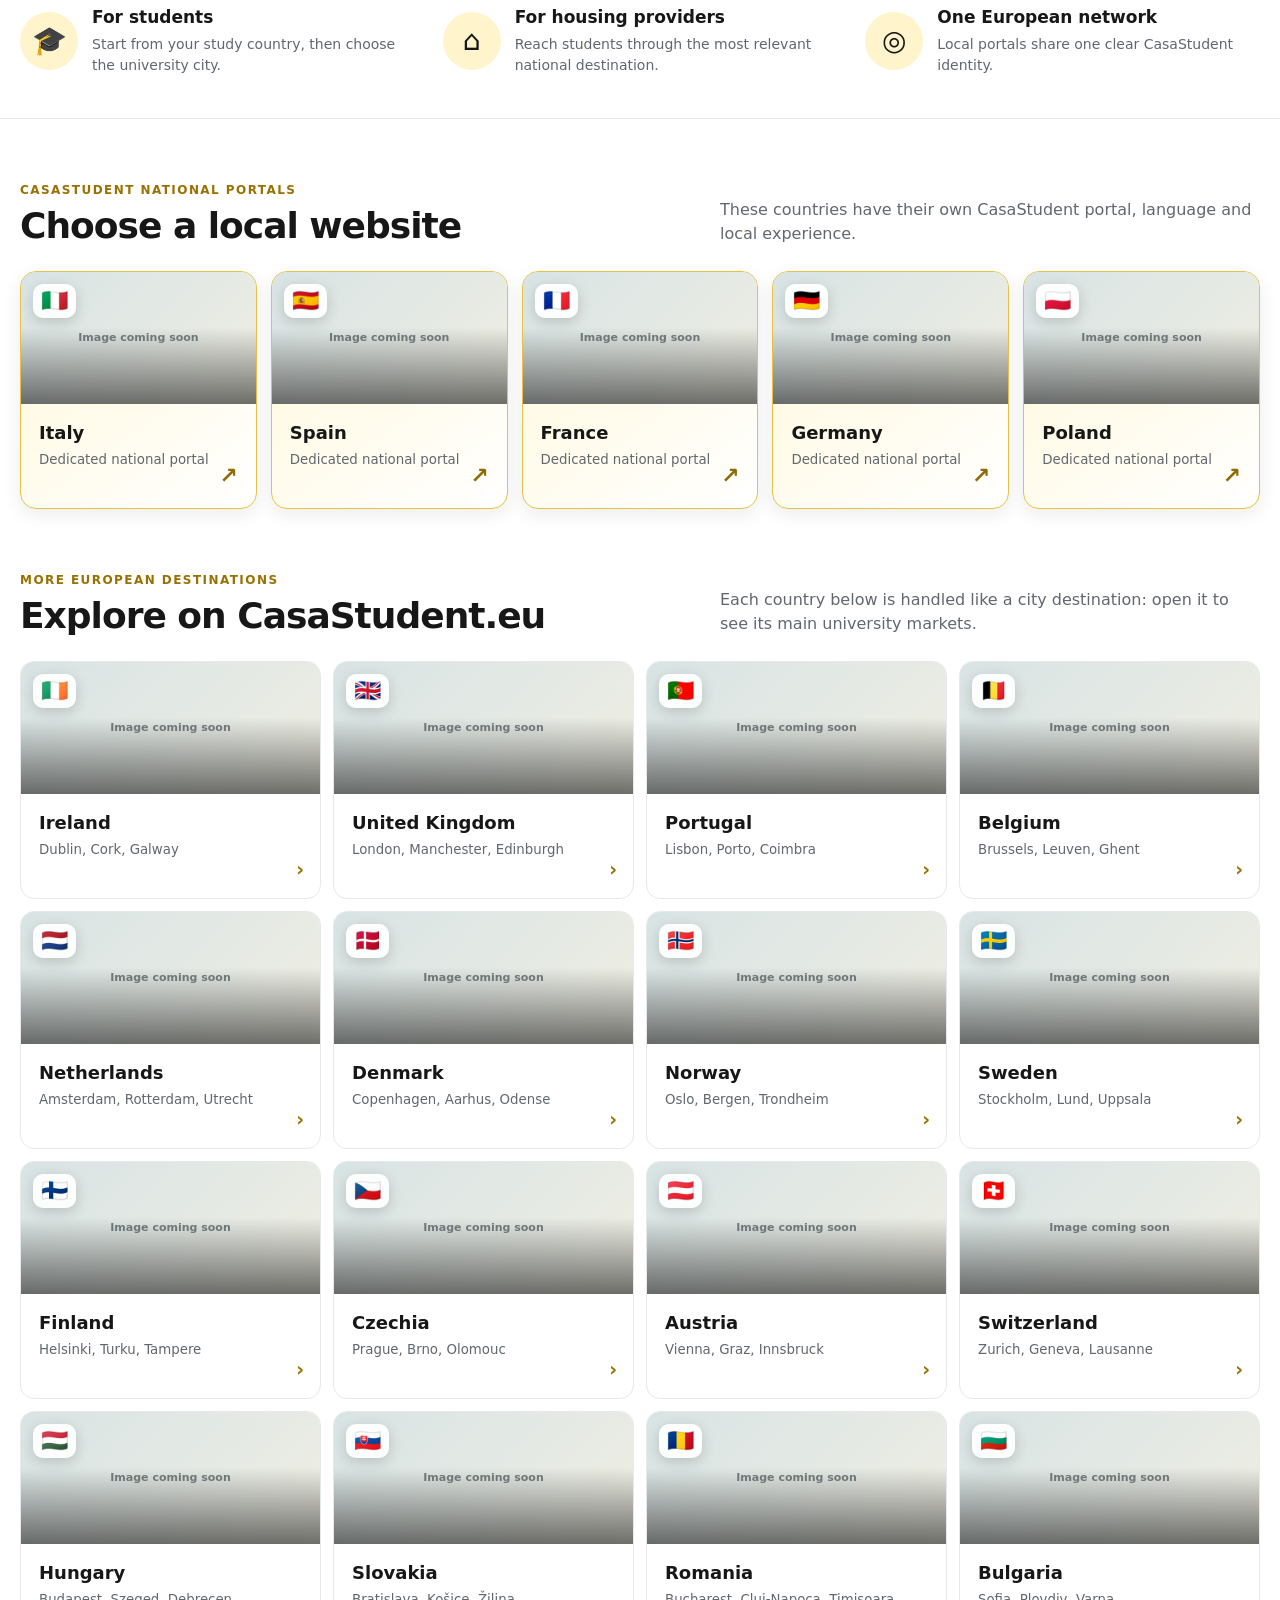
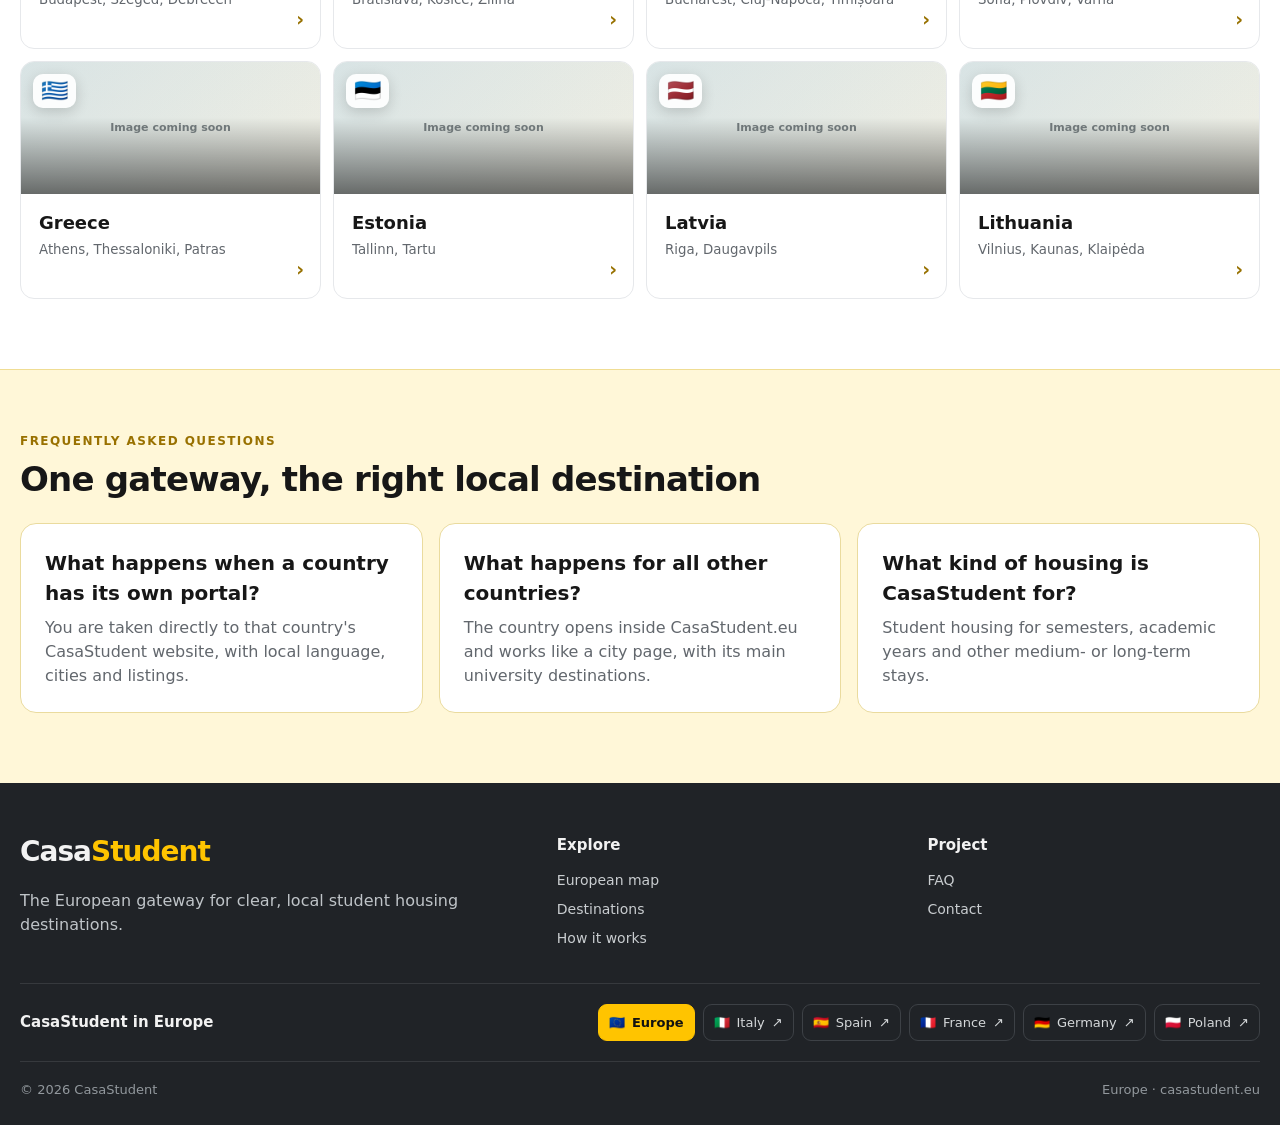
==== commit a8758eea: "Load representative destination photography on index.html" ====
--- a/index.html
+++ b/index.html
@@ -7,7 +7,7 @@
   <title>CasaStudent Europe — Student housing across Europe</title>
   <meta name="description" content="Choose your European study destination. Open a dedicated CasaStudent national portal or explore student cities directly on CasaStudent.eu.">
   <link rel="canonical" href="https://casastudent.eu/">
-  <link rel="stylesheet" href="assets/css/style.css?v=20260828-map-fade">
+  <link rel="stylesheet" href="assets/css/style.css?v=20260828-country-photos">
 </head>
 <body>
   <header class="site-header">
@@ -156,6 +156,6 @@
       <div class="footer-bottom"><span>© 2026 CasaStudent</span><span>Europe · casastudent.eu</span></div>
     </div>
   </footer>
-  <script src="assets/js/app.js?v=20260828-casastudent-eu"></script>
+  <script src="assets/js/app.js?v=20260828-country-photos"></script>
 </body>
 </html>
--- a/assets/css/style.css
+++ b/assets/css/style.css
@@ -99,18 +99,25 @@
 .icon-circle{flex:0 0 58px;width:58px;height:58px;border-radius:50%;display:grid;place-items:center;background:#fff4cc;font-size:28px}
 .destination-section{padding:58px 0 70px;border-top:1px solid var(--line)}
 .portal-grid{display:grid;grid-template-columns:repeat(5,1fr);gap:14px}
-.portal-card{position:relative;min-height:165px;padding:22px;border:1px solid #e4c147;border-radius:16px;background:linear-gradient(145deg,#fff8d9,#fff);box-shadow:var(--shadow-sm);transition:.2s transform,.2s box-shadow}
+.portal-card{position:relative;min-height:238px;padding:0;overflow:hidden;border:1px solid #e4c147;border-radius:16px;background:linear-gradient(145deg,#fff8d9,#fff);box-shadow:var(--shadow-sm);transition:.2s transform,.2s box-shadow}
 .portal-card:hover{transform:translateY(-3px);box-shadow:var(--shadow)}
-.portal-card .flag,.country-card .flag{display:block;font-size:30px;margin-bottom:18px}
 .portal-card strong,.country-card strong{display:block;font-size:18px}
 .portal-card small,.country-card small{display:block;color:var(--muted);margin-top:4px}
 .portal-card b{position:absolute;right:18px;bottom:16px;color:#8f6a00;font-size:22px}
 .secondary-heading{margin-top:58px}
 .country-grid{display:grid;grid-template-columns:repeat(4,1fr);gap:12px}
-.country-card{position:relative;min-height:126px;padding:18px;border:1px solid var(--line);border-radius:14px;background:#fff;transition:.18s transform,.18s box-shadow,.18s border-color}
+.country-card{position:relative;min-height:238px;padding:0;overflow:hidden;border:1px solid var(--line);border-radius:14px;background:#fff;transition:.18s transform,.18s box-shadow,.18s border-color}
 .country-card:hover{transform:translateY(-2px);box-shadow:var(--shadow-sm);border-color:#e2c55f}
-.country-card .flag{font-size:24px;margin-bottom:10px}
 .country-card b{position:absolute;right:16px;bottom:14px;font-size:19px;color:#977100}
+.destination-photo,.city-photo{position:relative;display:block;width:100%;height:132px;overflow:hidden;background:linear-gradient(135deg,#dce8e9,#f4f3e8)}
+.destination-photo img,.city-photo img{width:100%;height:100%;object-fit:cover;opacity:0;transform:scale(1.025);transition:.3s opacity,.35s transform}
+.destination-photo.loaded img,.city-photo.loaded img{opacity:1}
+.destination-card-photo:hover .destination-photo img,.city-card-photo:hover .city-photo img{transform:scale(1.07)}
+.destination-photo-shade,.city-photo-shade{position:absolute;inset:0;background:linear-gradient(to bottom,rgba(0,0,0,.02) 42%,rgba(0,0,0,.55) 100%);pointer-events:none}
+.destination-photo .flag{position:absolute;z-index:2;left:12px;top:12px;display:grid;place-items:center;min-width:42px;height:34px;padding:0 8px;border-radius:10px;background:rgba(255,255,255,.92);box-shadow:0 4px 14px rgba(0,0,0,.16);font-size:22px;line-height:1}
+.destination-photo-credit,.city-photo-credit{position:absolute;z-index:2;right:8px;bottom:6px;color:rgba(255,255,255,.82)!important;font-size:8px!important;line-height:1;text-shadow:0 1px 3px rgba(0,0,0,.7)}
+.destination-card-copy{display:block;padding:15px 18px 19px;min-height:104px}
+.destination-photo.photo-unavailable:after,.city-photo.photo-unavailable:after{content:"Image coming soon";position:absolute;left:50%;top:50%;transform:translate(-50%,-50%);font-size:11px;font-weight:750;color:#6f7779;white-space:nowrap}
 
 /* FAQ */
 .faq-section{padding:58px 0 70px;background:var(--yellow-soft);border-top:1px solid #f0dd93}
@@ -135,6 +142,11 @@
 .city-card strong{display:block;font-size:20px}
 .city-card span:last-child{display:block;font-size:13px;color:var(--muted);margin-top:5px}
 .city-card b{position:absolute;right:19px;bottom:16px;color:#997100;font-size:22px}
+.city-card-photo{padding:0;min-height:250px;overflow:hidden}
+.city-card-photo .city-card-copy{display:block;padding:17px 20px 21px}
+.city-card-photo .city-card-copy strong{font-size:20px}
+.city-card-photo .city-card-copy>span{display:block;font-size:13px;color:var(--muted);margin-top:5px}
+.city-card-photo b{z-index:3}
 .empty-card{grid-column:1/-1;padding:32px;border:1px dashed #cdd1d5;border-radius:16px;color:var(--muted);text-align:center}
 .country-note{display:flex;gap:14px;align-items:center;margin-top:38px;padding:19px;border-radius:14px;background:#f7f8f9;border:1px solid var(--line)}
 .country-note>span{font-size:31px;color:#a77c00}
@@ -202,7 +214,8 @@
   .map-legend{min-width:720px}
   .map-hotspot{width:10%;height:11%}
   .portal-grid,.country-grid,.city-grid{grid-template-columns:1fr}
-  .portal-card{min-height:142px}
+  .portal-card,.country-card{min-height:292px}
+  .destination-photo,.city-photo{height:180px}
   .footer-grid{grid-template-columns:1fr}
   .footer-grid>div:first-child{grid-column:auto}
   .footer-bottom{display:grid}
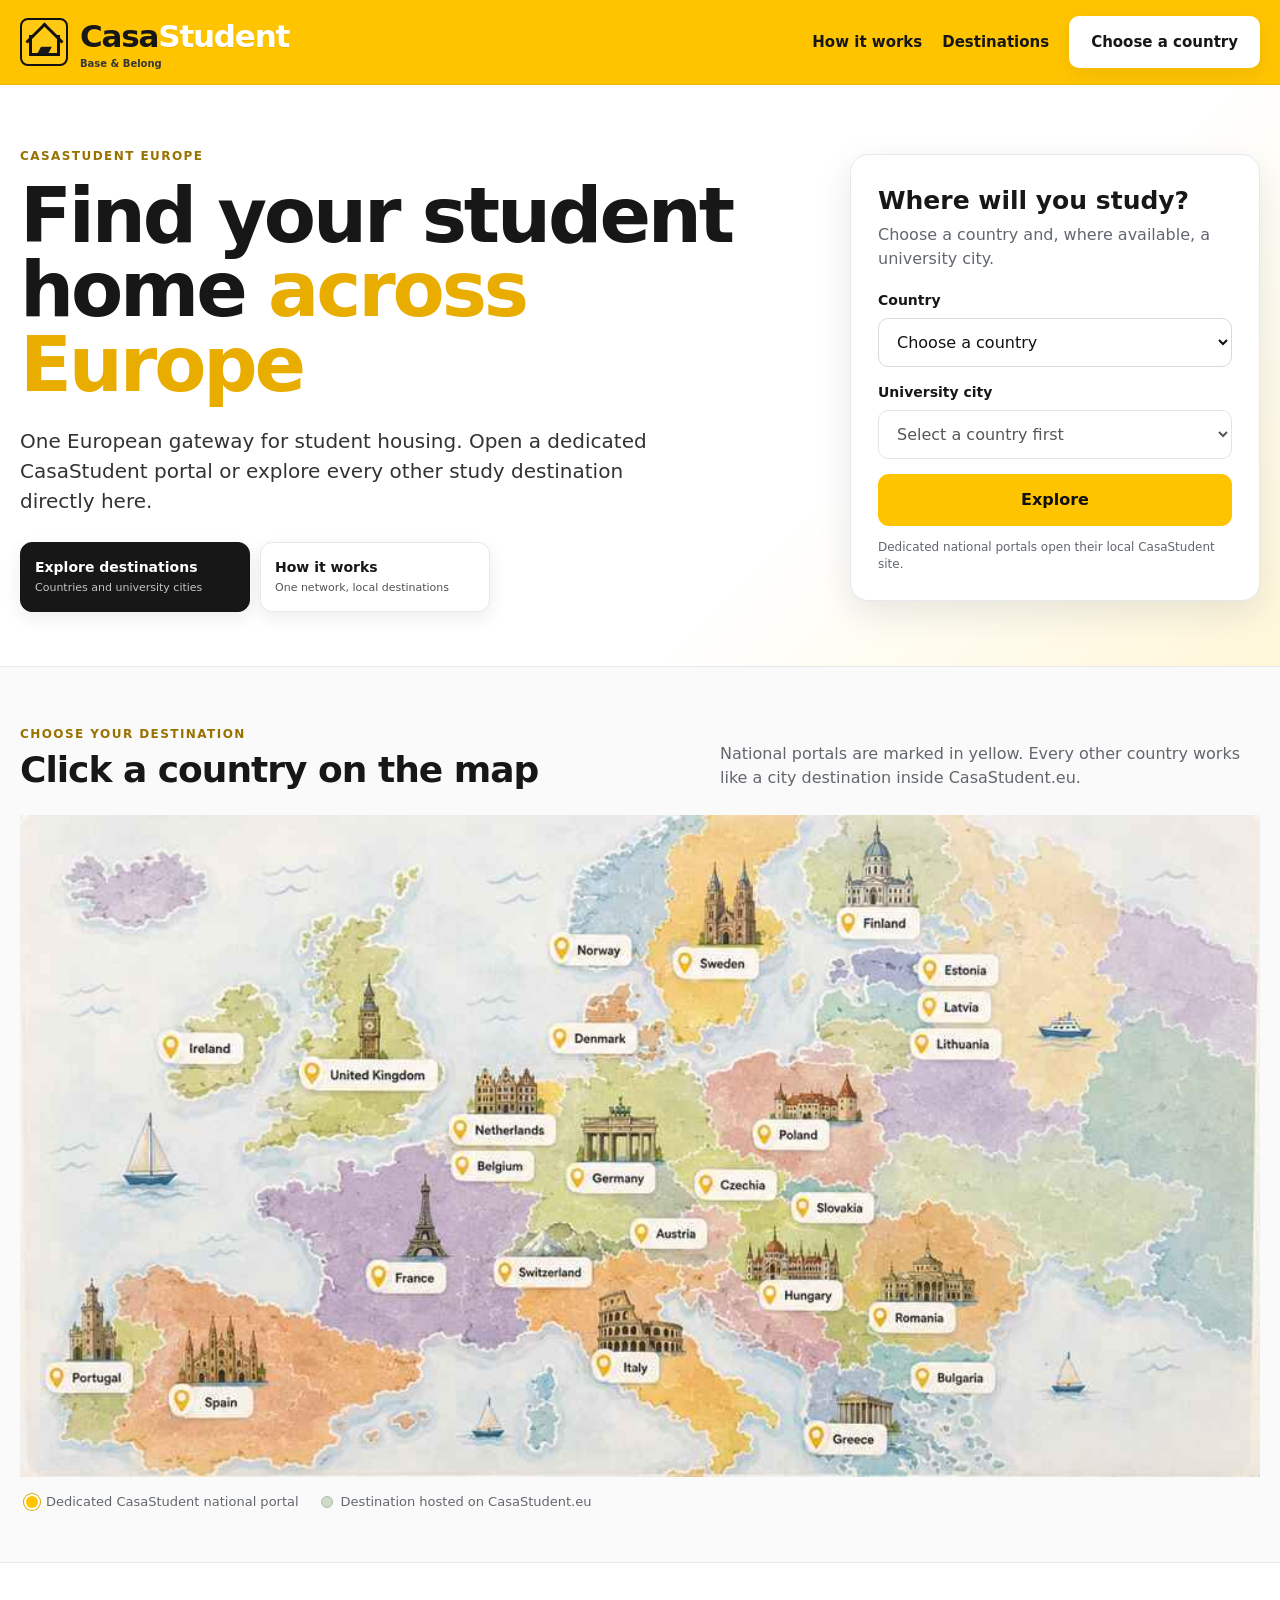
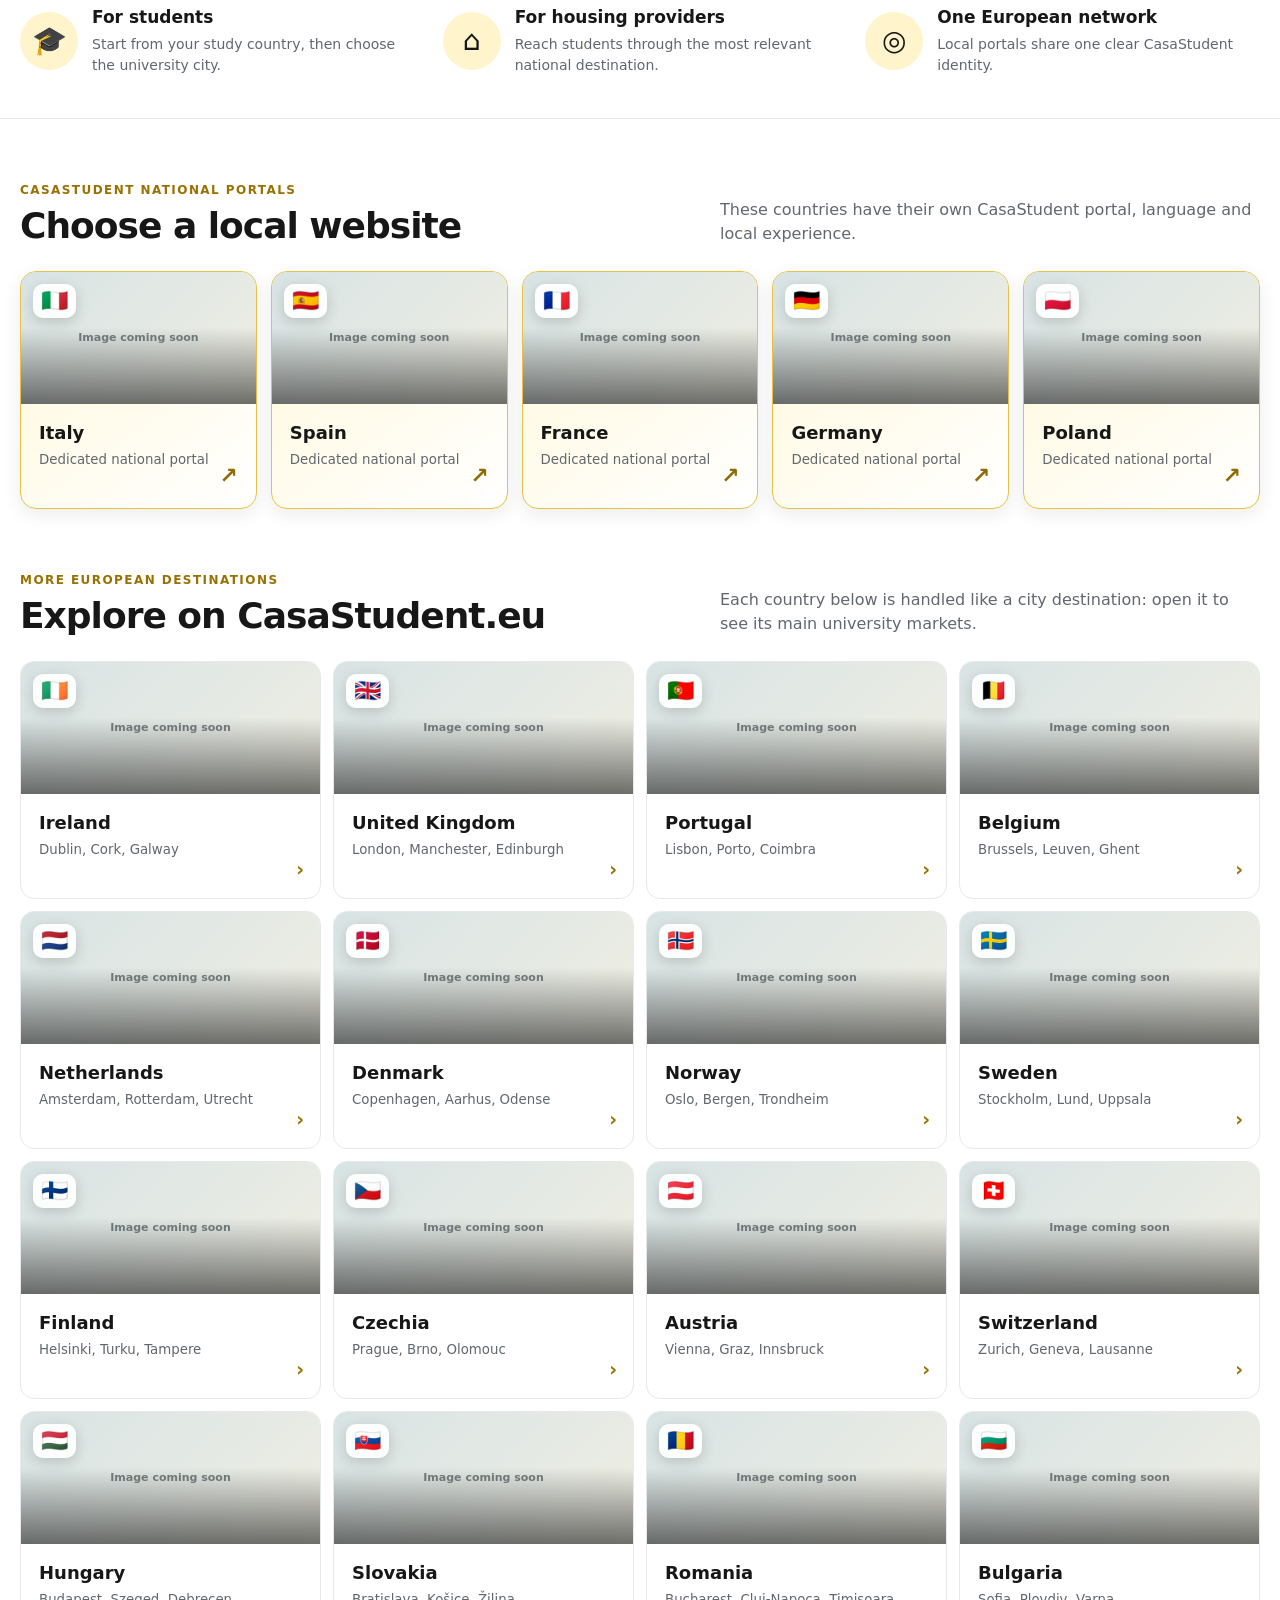
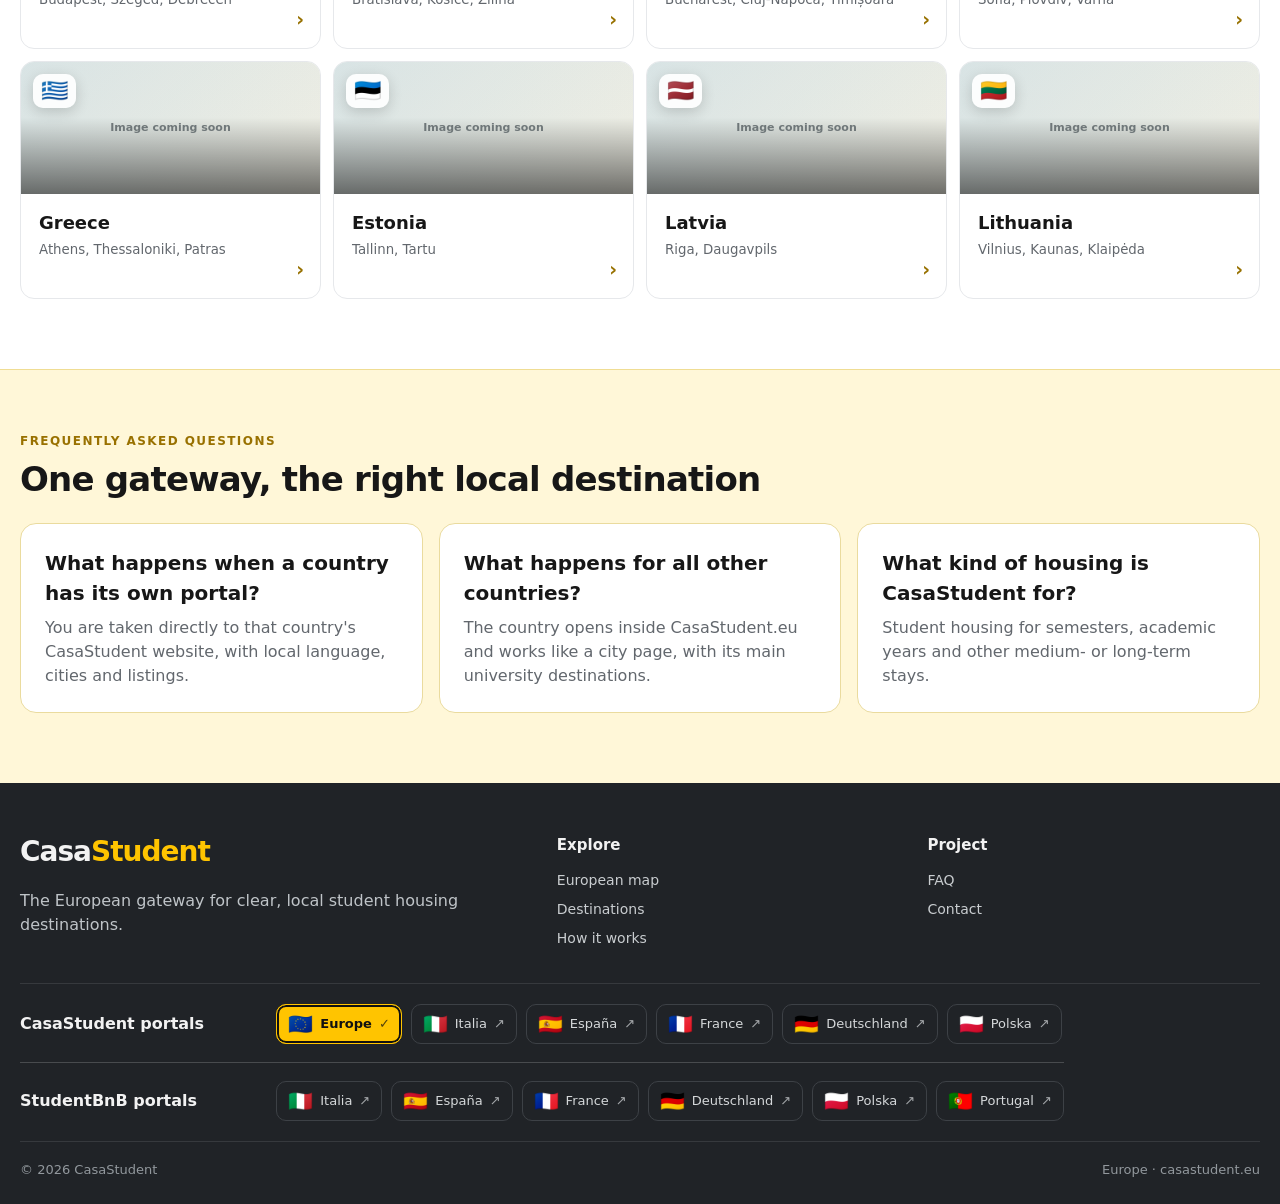
==== commit 3d967a1e: "Unify portal footers and simplify navigation" ====
--- a/index.html
+++ b/index.html
@@ -20,8 +20,8 @@
       <nav class="main-nav" aria-label="Main navigation" data-main-nav>
         <a href="#how">How it works</a>
         <a href="#destinations">Destinations</a>
-        <a href="#faq">FAQ</a>
-        <a href="#contact">Contact</a>
+
+
         <a class="header-cta" href="#map">Choose a country</a>
       </nav>
     </div>
@@ -156,6 +156,6 @@
       <div class="footer-bottom"><span>© 2026 CasaStudent</span><span>Europe · casastudent.eu</span></div>
     </div>
   </footer>
-  <script src="assets/js/app.js?v=20260828-country-photos"></script>
+  <script src="assets/js/app.js?v=20260828-footer-links"></script>
 </body>
 </html>
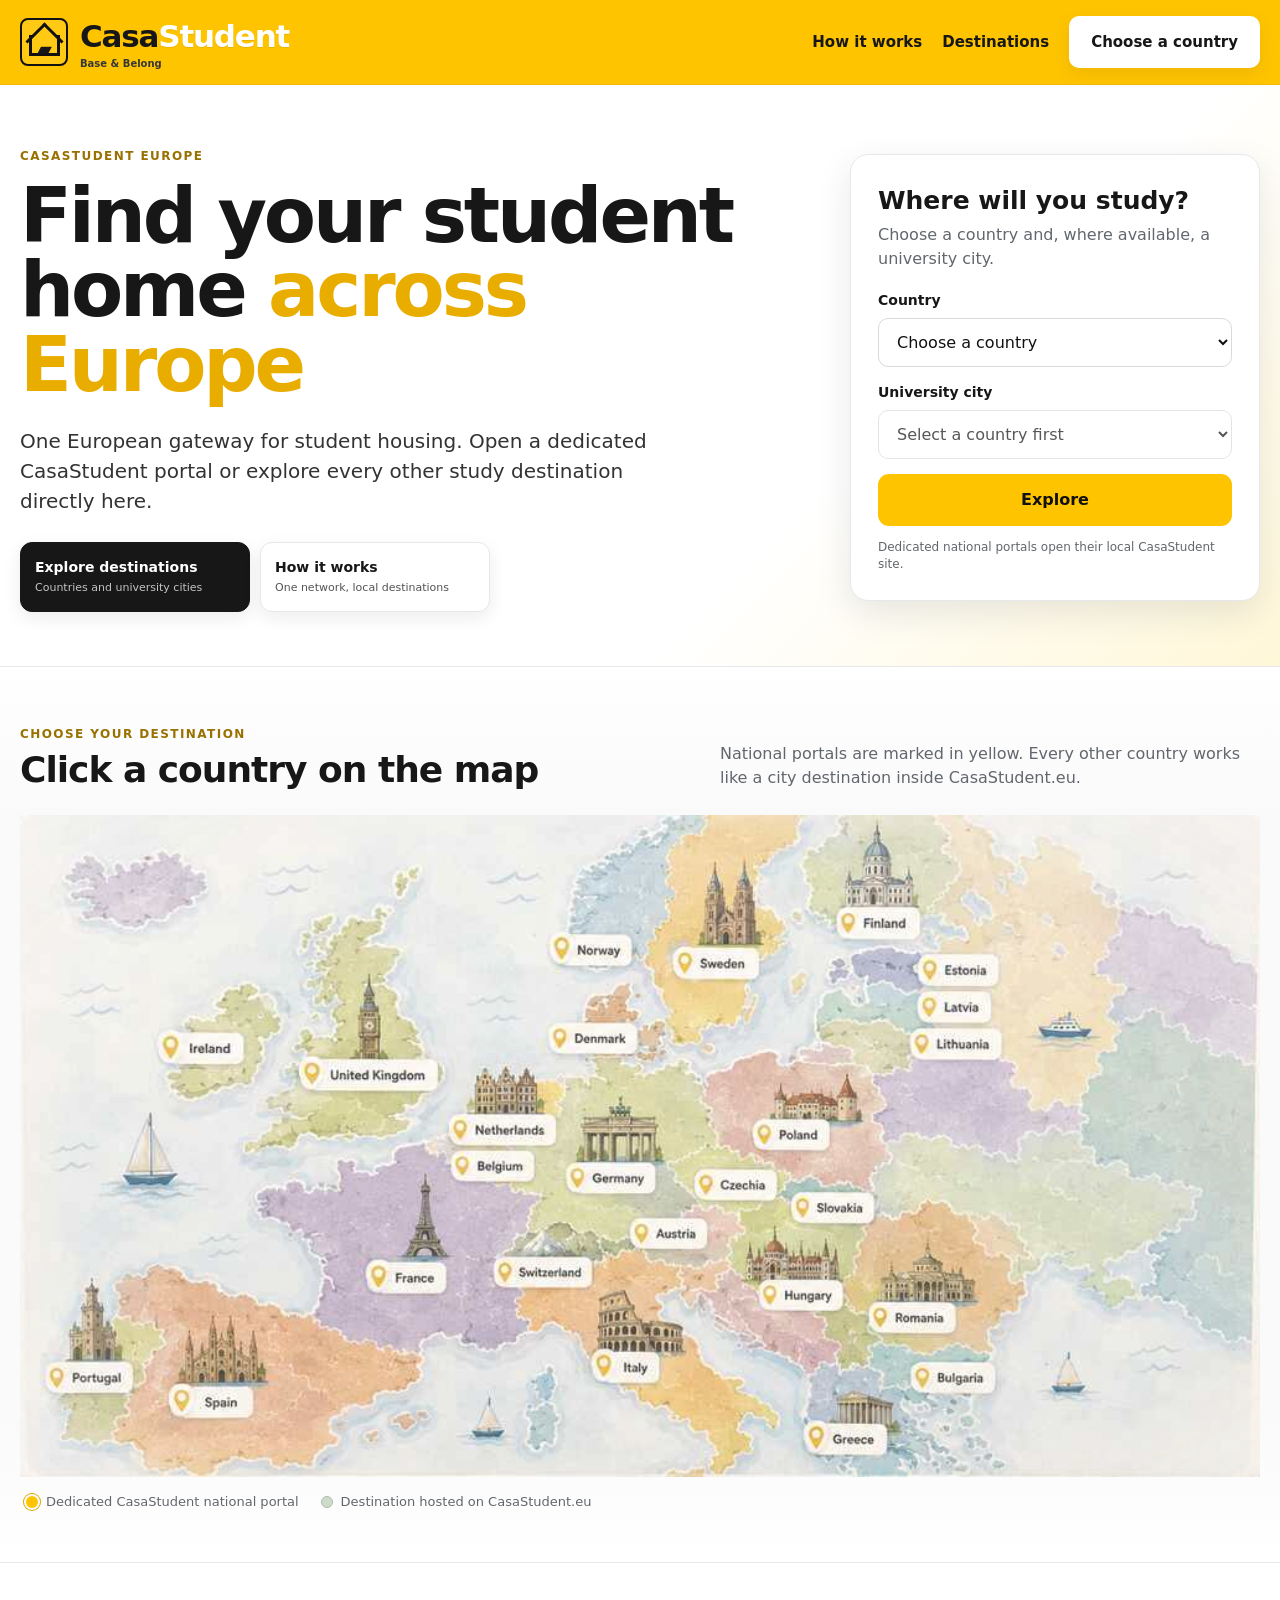
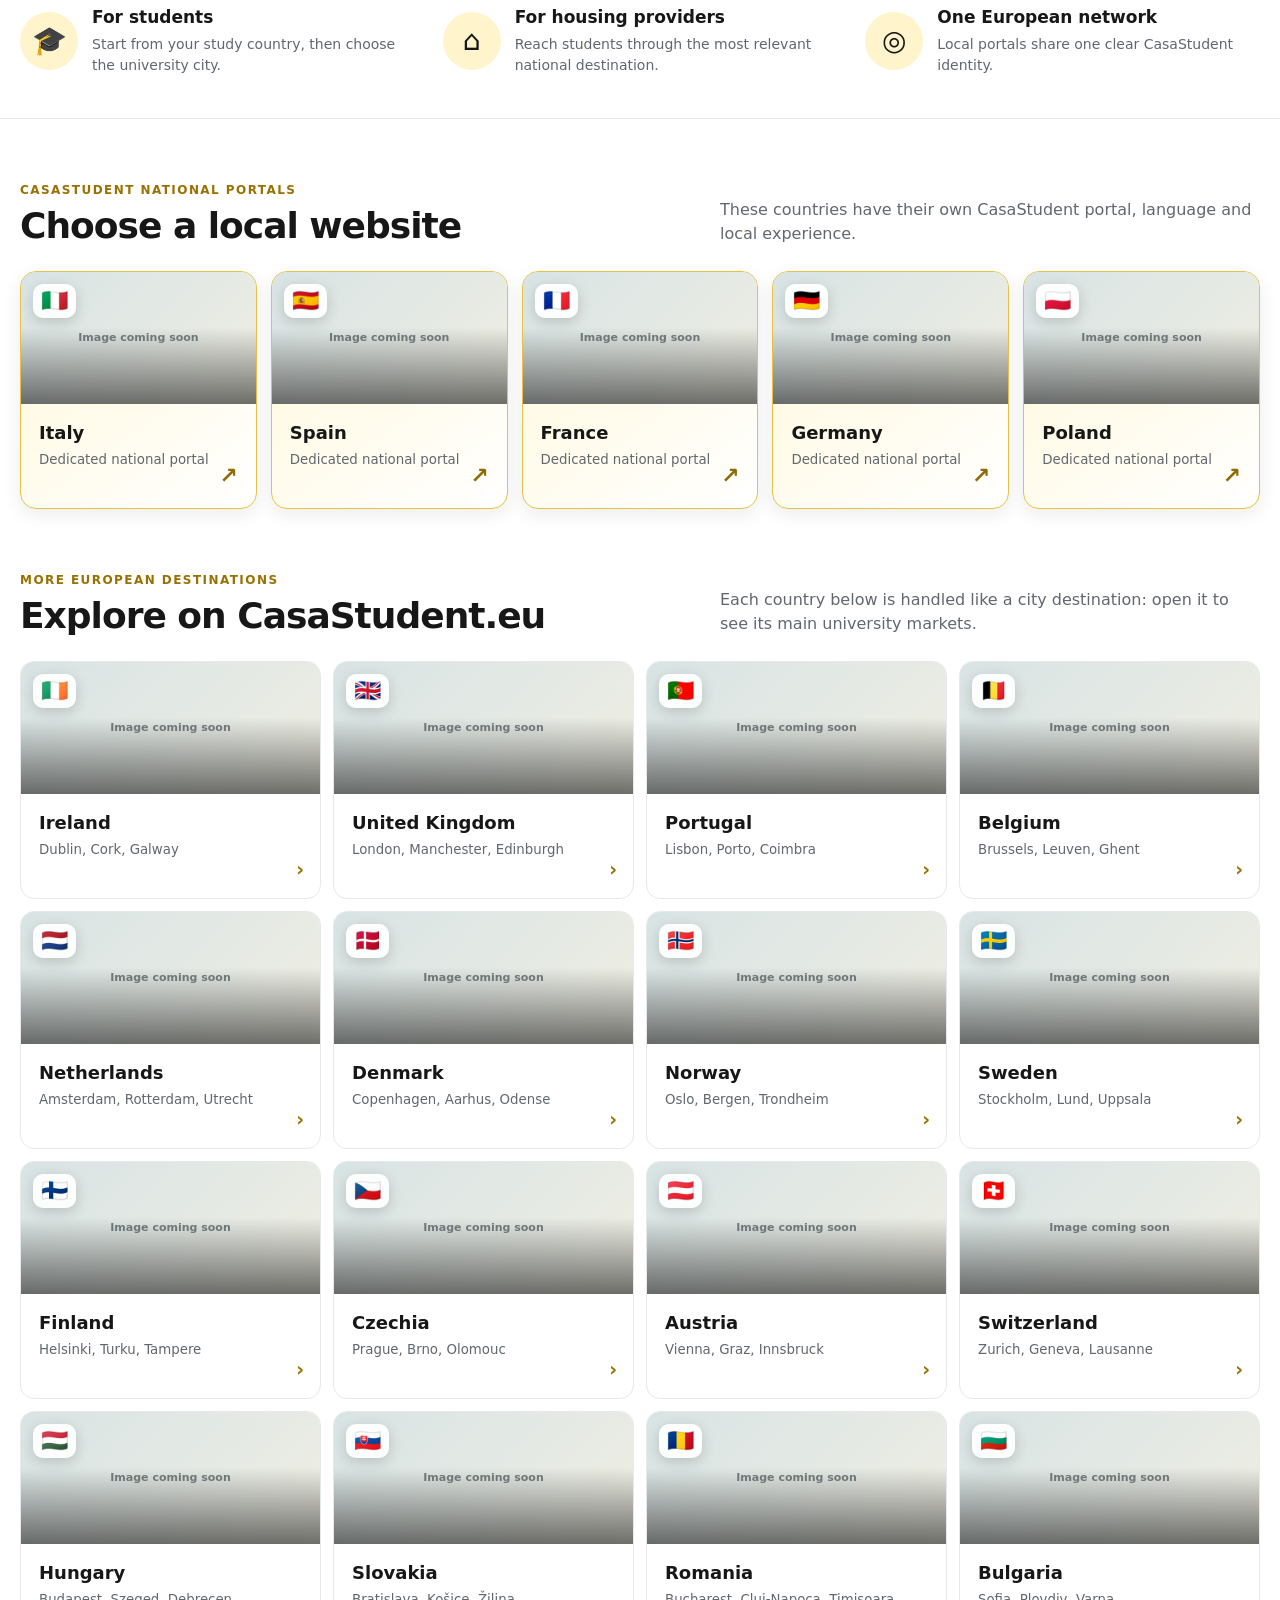
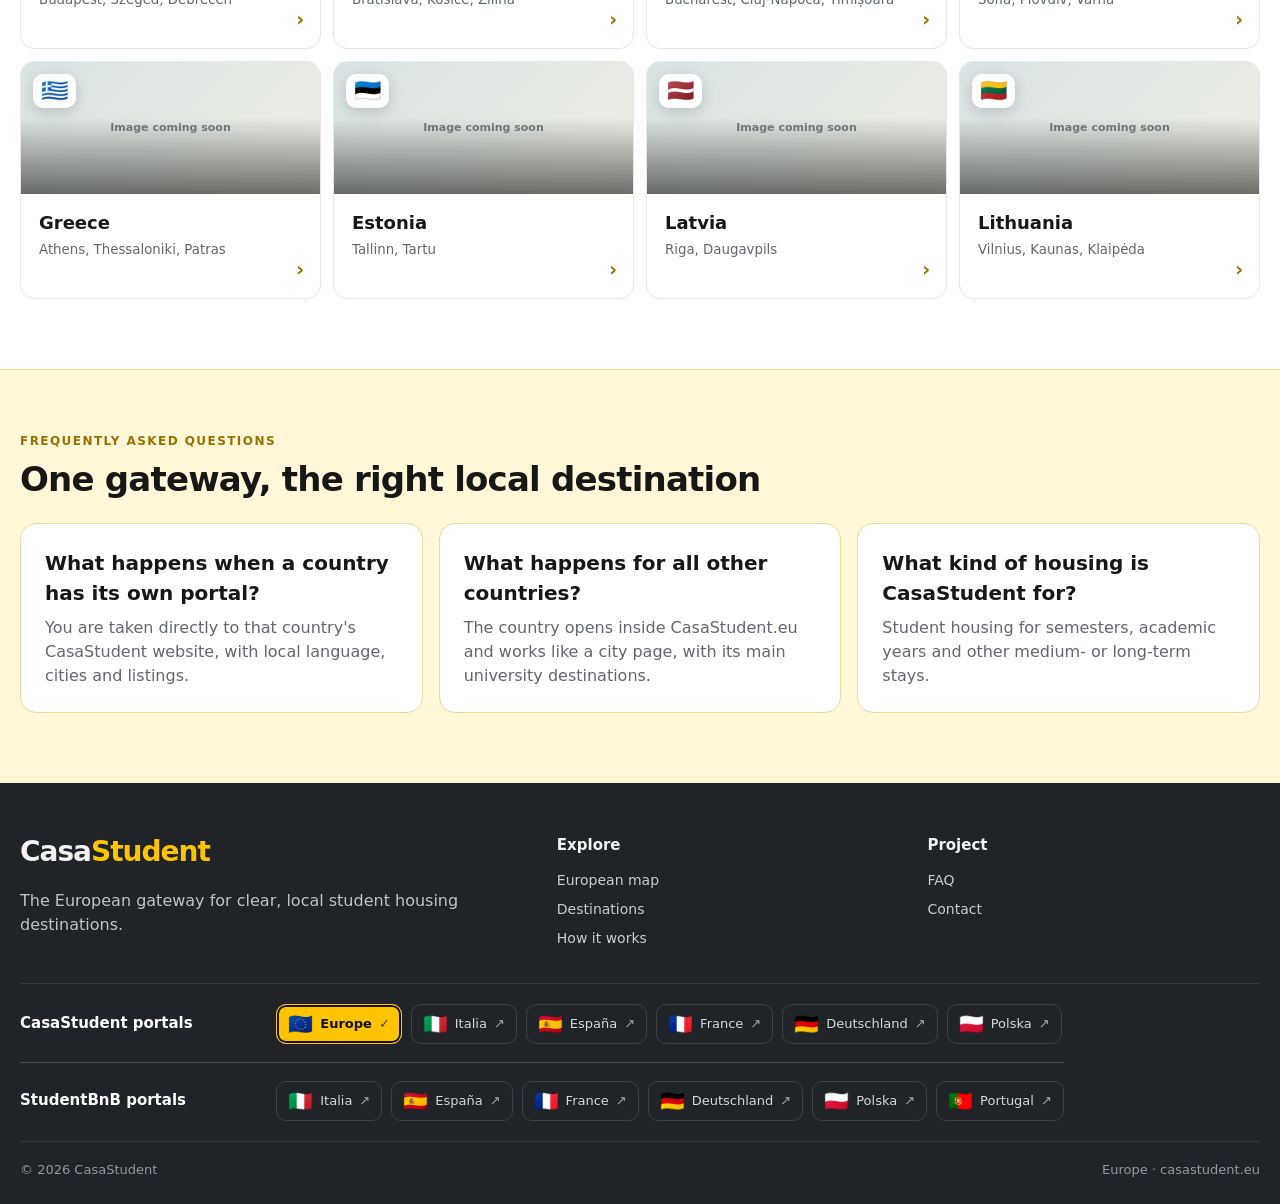
==== commit 4cbd5817: "Soften European map into page background" ====
--- a/index.html
+++ b/index.html
@@ -8,6 +8,28 @@
   <meta name="description" content="Choose your European study destination. Open a dedicated CasaStudent national portal or explore student cities directly on CasaStudent.eu.">
   <link rel="canonical" href="https://casastudent.eu/">
   <link rel="stylesheet" href="assets/css/style.css?v=20260828-country-photos">
+  <style>
+    /* Blend the European map softly into the page background. */
+    .map-section{
+      background:linear-gradient(180deg,#fff 0%,#fafafa 16%,#fafafa 84%,#fff 100%);
+    }
+    .europe-map{
+      background:transparent;
+    }
+    .europe-map>img{
+      opacity:.88;
+      filter:saturate(.88) contrast(.94) brightness(1.04);
+      -webkit-mask-image:radial-gradient(ellipse 92% 94% at 50% 50%,#000 48%,rgba(0,0,0,.96) 62%,rgba(0,0,0,.72) 76%,rgba(0,0,0,.30) 88%,transparent 100%);
+      mask-image:radial-gradient(ellipse 92% 94% at 50% 50%,#000 48%,rgba(0,0,0,.96) 62%,rgba(0,0,0,.72) 76%,rgba(0,0,0,.30) 88%,transparent 100%);
+    }
+    @media (max-width:700px){
+      .europe-map>img{
+        opacity:.92;
+        -webkit-mask-image:radial-gradient(ellipse 96% 96% at 50% 50%,#000 54%,rgba(0,0,0,.90) 70%,rgba(0,0,0,.48) 84%,transparent 100%);
+        mask-image:radial-gradient(ellipse 96% 96% at 50% 50%,#000 54%,rgba(0,0,0,.90) 70%,rgba(0,0,0,.48) 84%,transparent 100%);
+      }
+    }
+  </style>
 </head>
 <body>
   <header class="site-header">
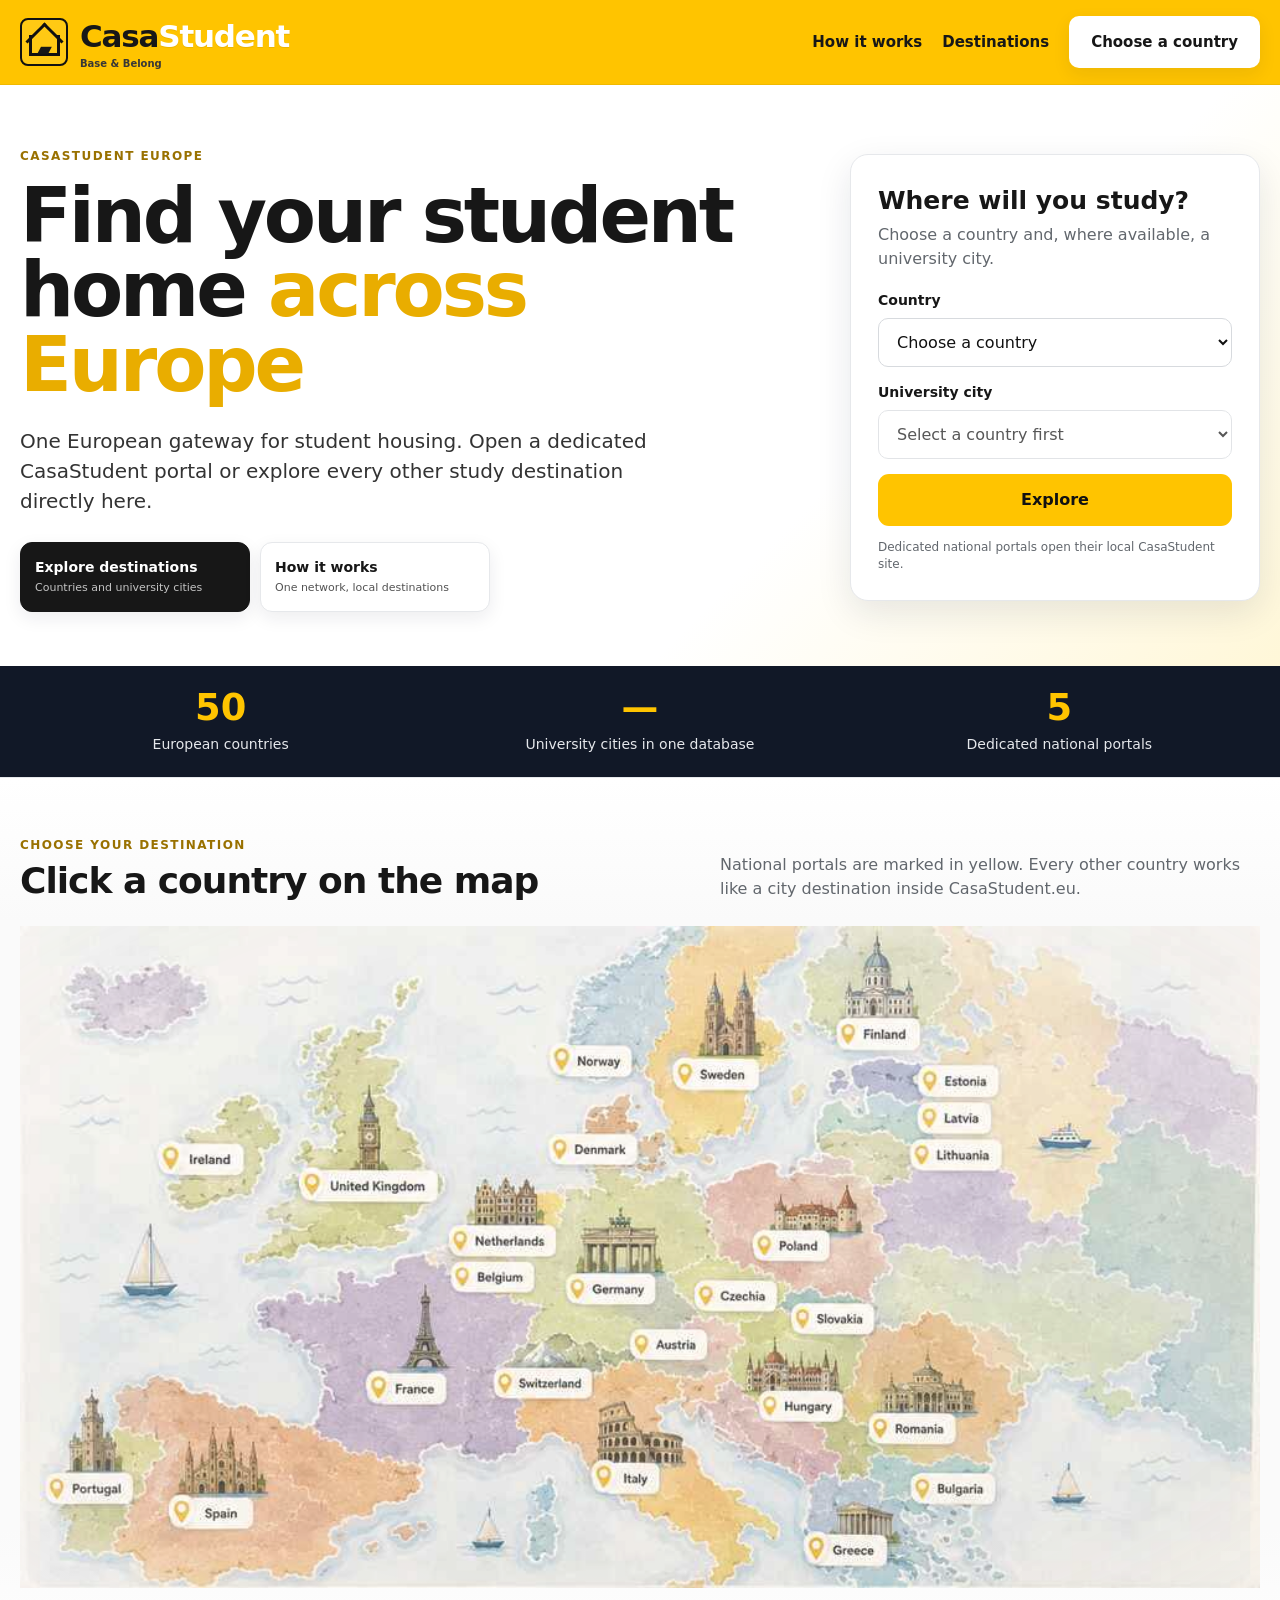
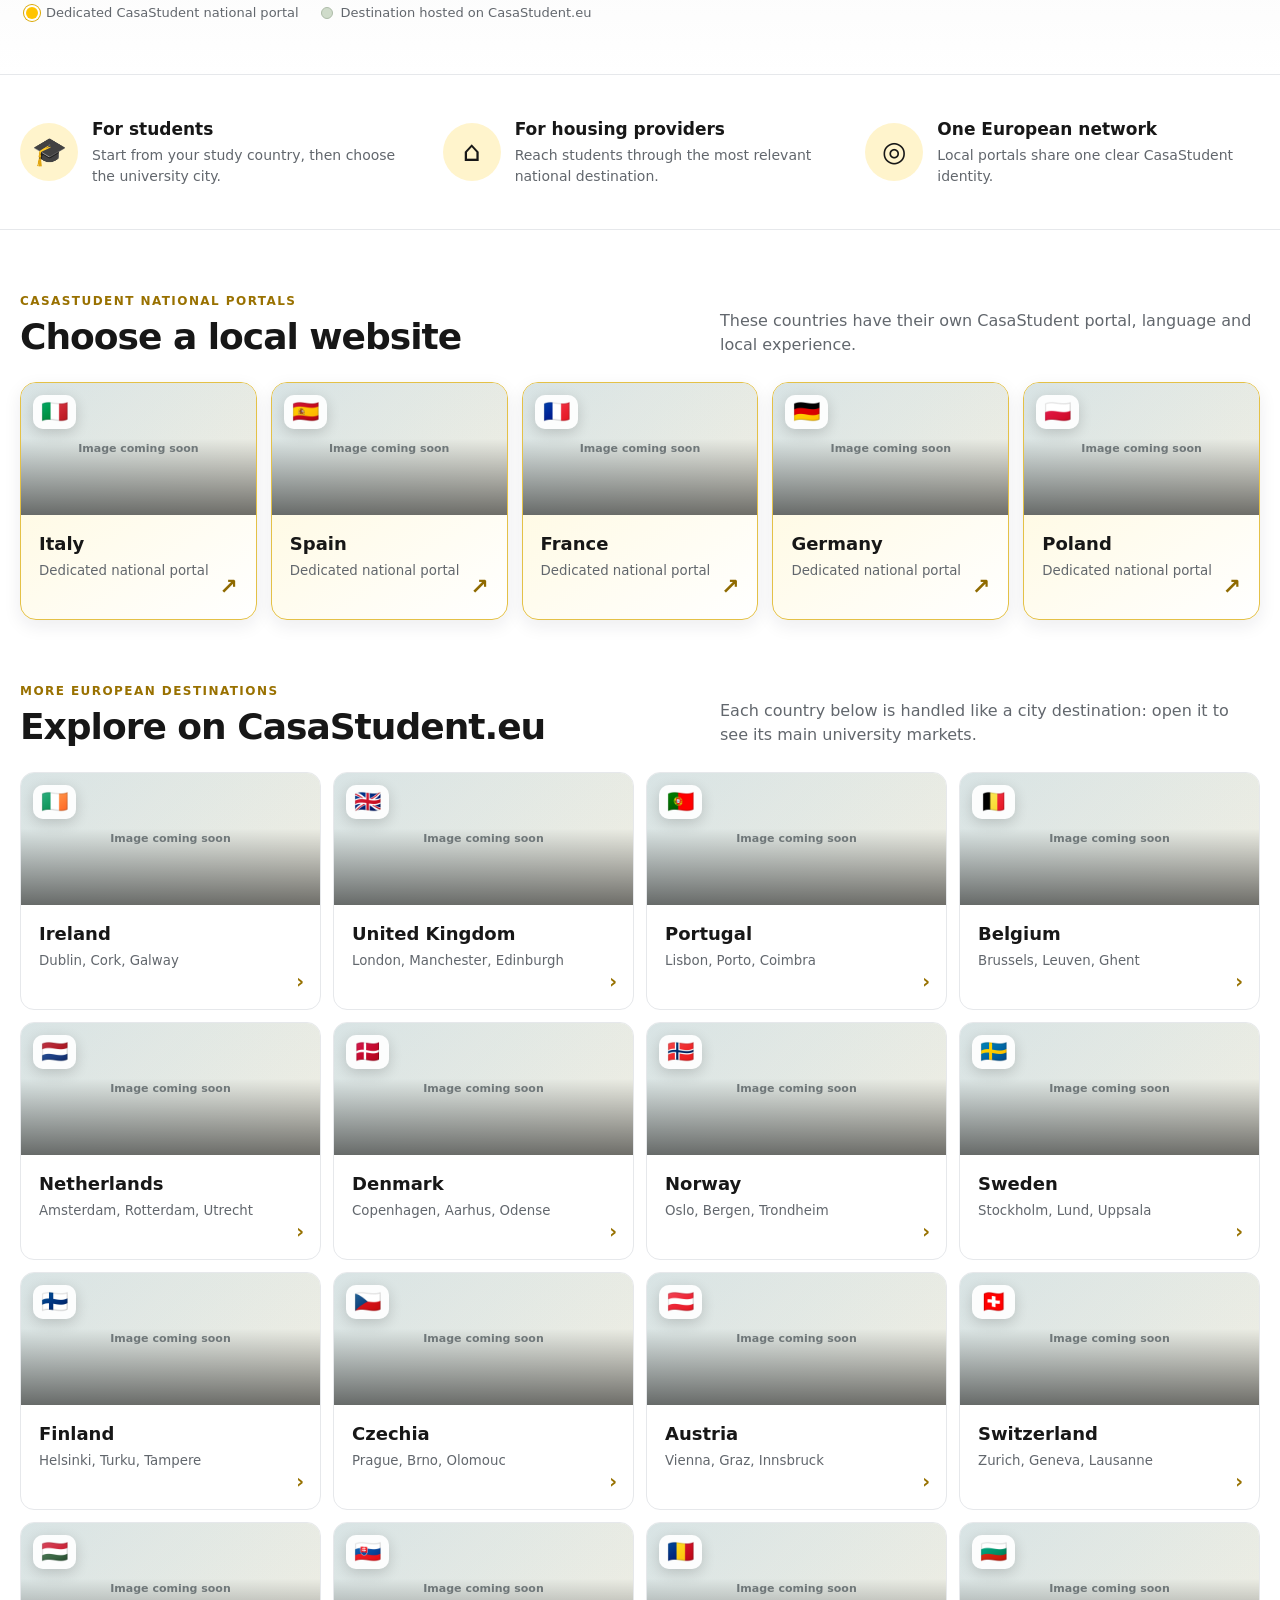
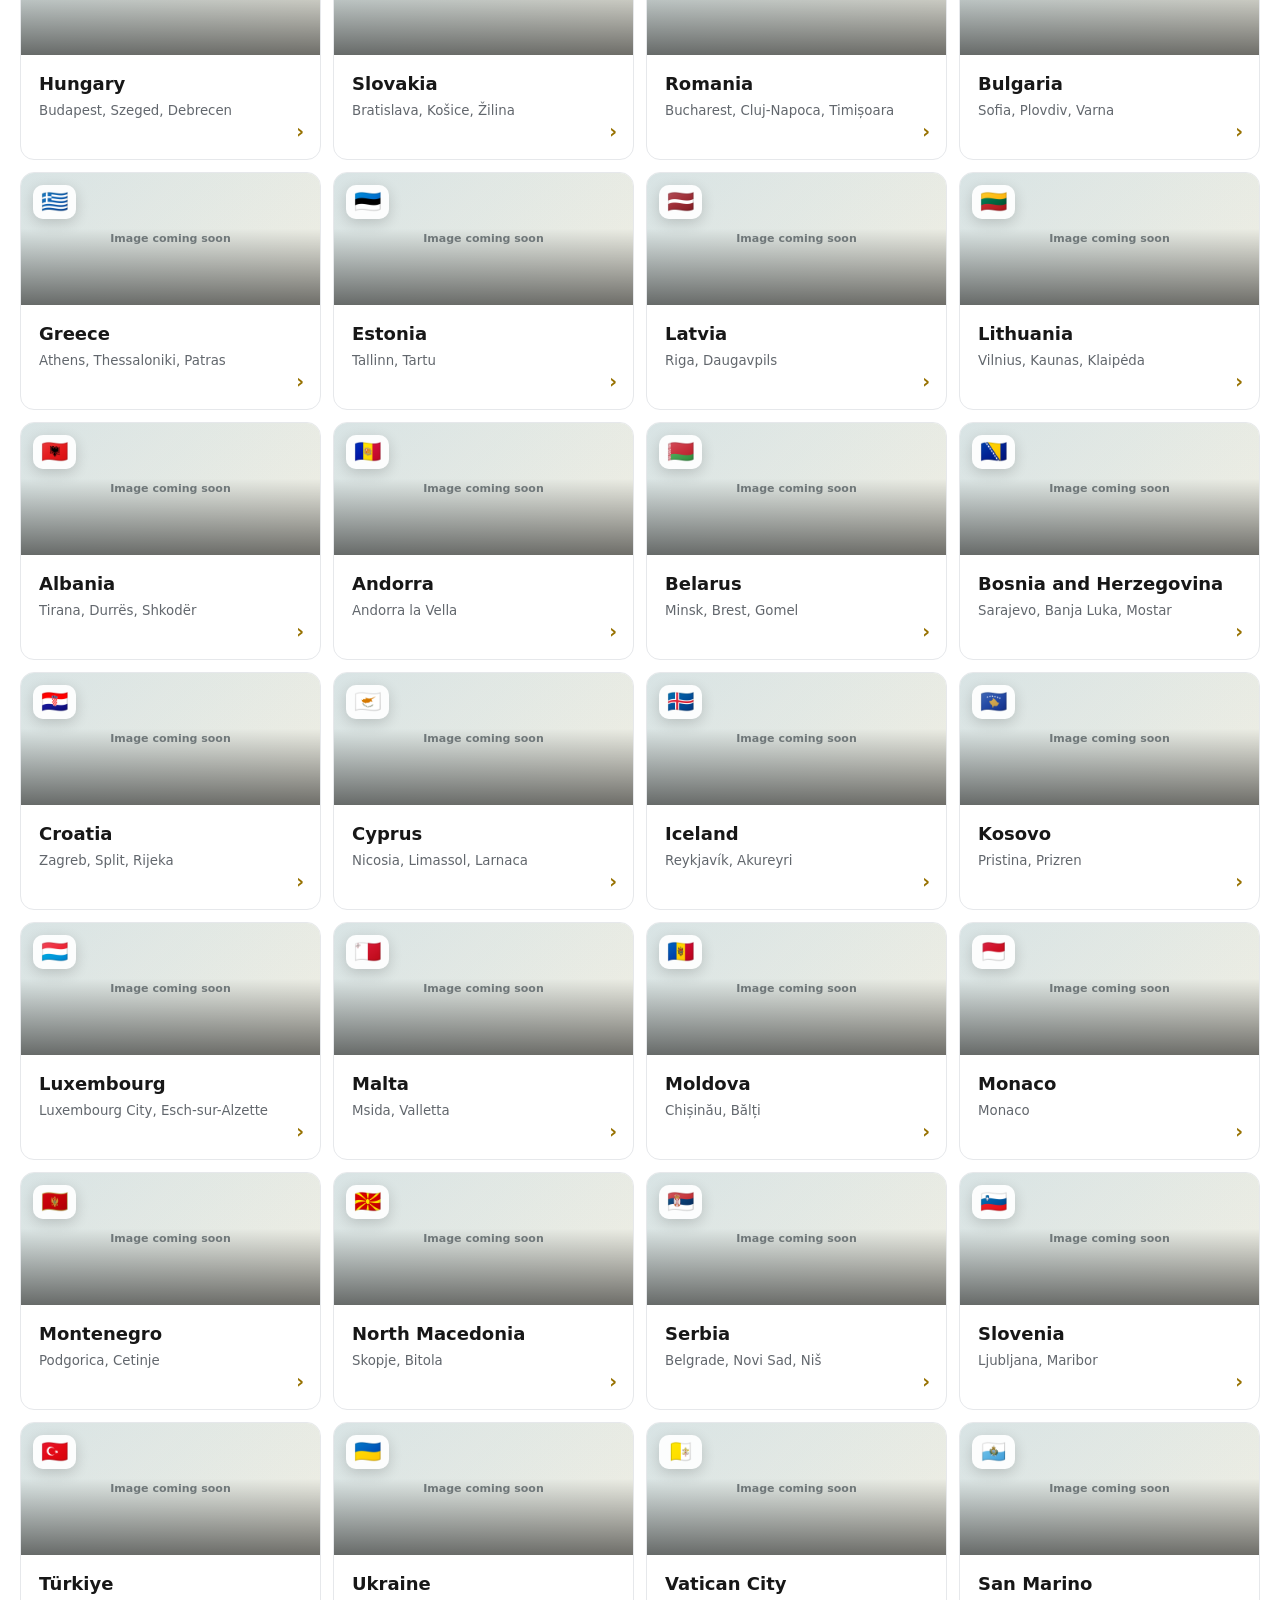
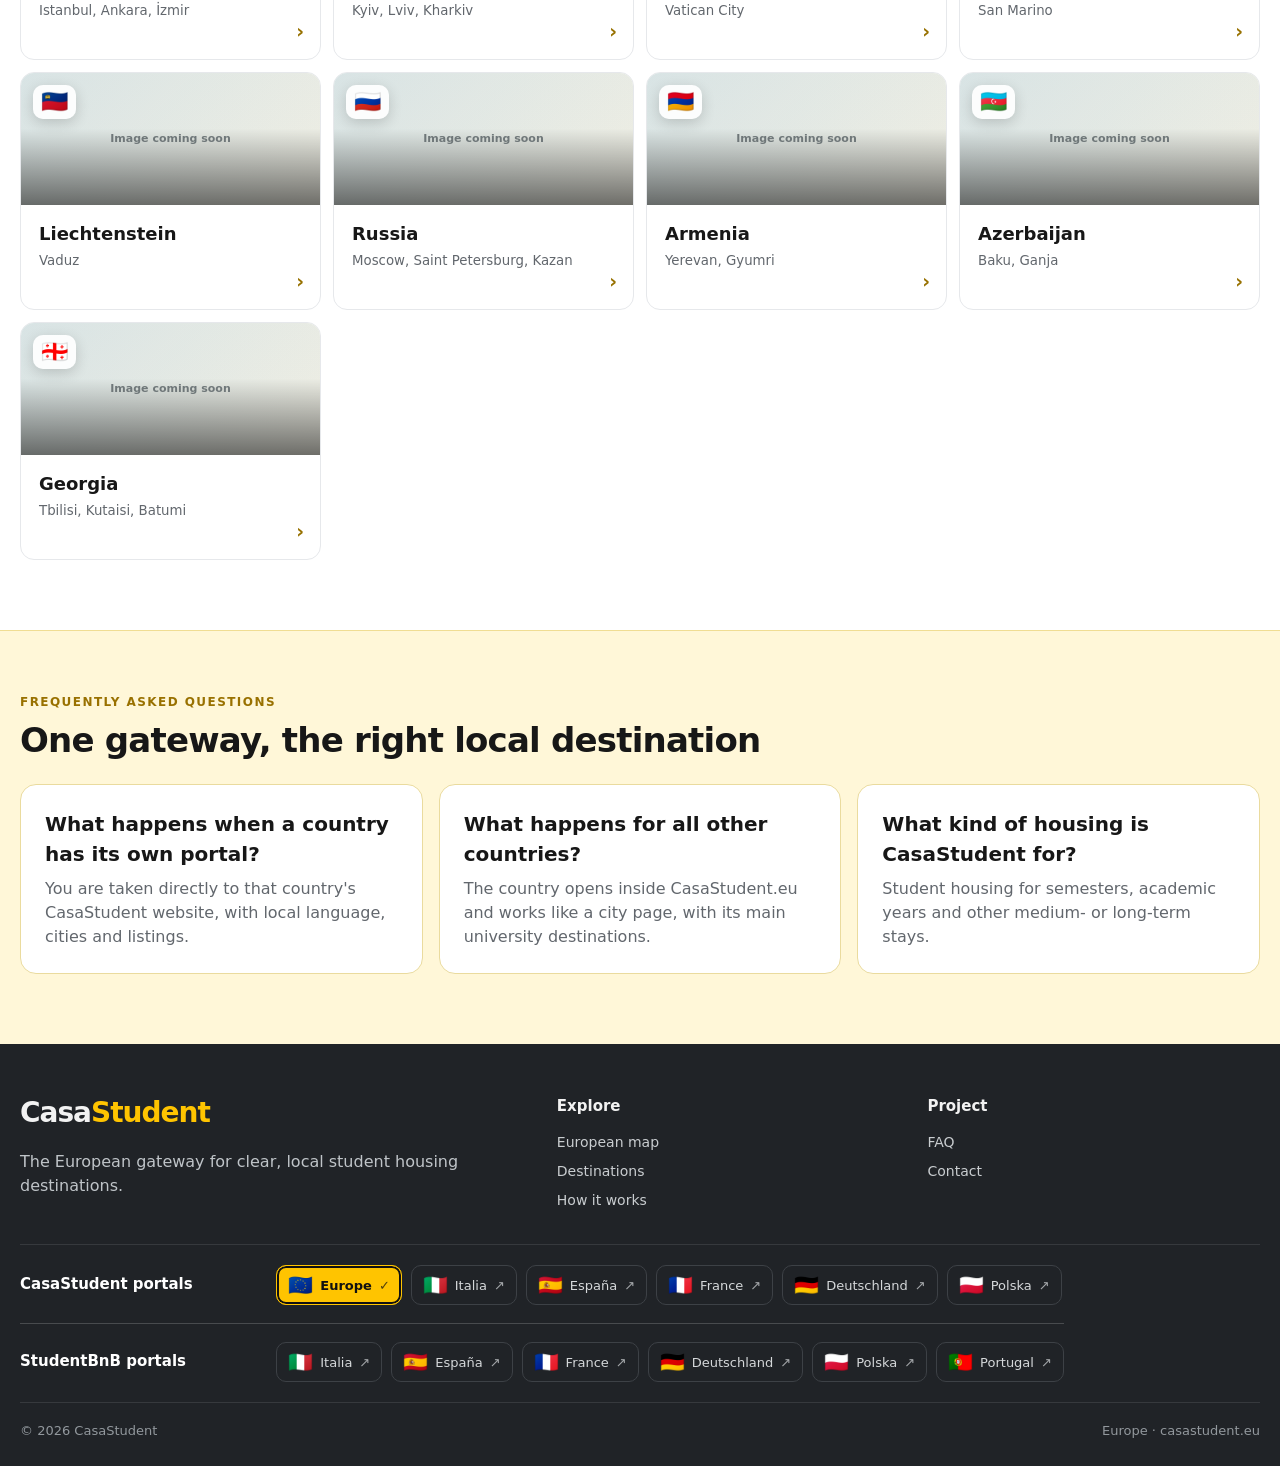
==== commit 0e675613: "Add live coverage statistics to Europe hub" ====
--- a/index.html
+++ b/index.html
@@ -29,6 +29,12 @@
         mask-image:radial-gradient(ellipse 96% 96% at 50% 50%,#000 54%,rgba(0,0,0,.90) 70%,rgba(0,0,0,.48) 84%,transparent 100%);
       }
     }
+  
+    .network-stats{background:#111827;color:#fff;padding:22px 0}
+    .network-stats-grid{display:grid;grid-template-columns:repeat(3,minmax(0,1fr));gap:18px;text-align:center}
+    .network-stat strong{display:block;color:#ffc400;font-size:clamp(1.6rem,4vw,2.3rem);line-height:1.1}
+    .network-stat span{display:block;margin-top:6px;color:#e5e7eb;font-size:14px}
+    @media(max-width:600px){.network-stats-grid{grid-template-columns:1fr;gap:14px}.network-stat{display:flex;align-items:baseline;justify-content:center;gap:10px}.network-stat span{margin:0}}
   </style>
 </head>
 <body>
@@ -83,6 +89,14 @@
       </div>
     </section>
 
+
+    <section class="network-stats" aria-label="CasaStudent network coverage">
+      <div class="container network-stats-grid">
+        <div class="network-stat"><strong id="network-country-count">50</strong><span>European countries</span></div>
+        <div class="network-stat"><strong id="network-city-count">—</strong><span>University cities in one database</span></div>
+        <div class="network-stat"><strong>5</strong><span>Dedicated national portals</span></div>
+      </div>
+    </section>
     <section class="map-section" id="map">
       <div class="container">
         <div class="section-heading map-heading">
@@ -178,6 +192,8 @@
       <div class="footer-bottom"><span>© 2026 CasaStudent</span><span>Europe · casastudent.eu</span></div>
     </div>
   </footer>
-  <script src="assets/js/app.js?v=20260828-footer-links"></script>
+  <script src="assets/js/config.js"></script>
+  <script src="assets/js/app.js?v=20261001-europe-database"></script>
+  <script src="assets/js/analytics.js"></script>
 </body>
 </html>
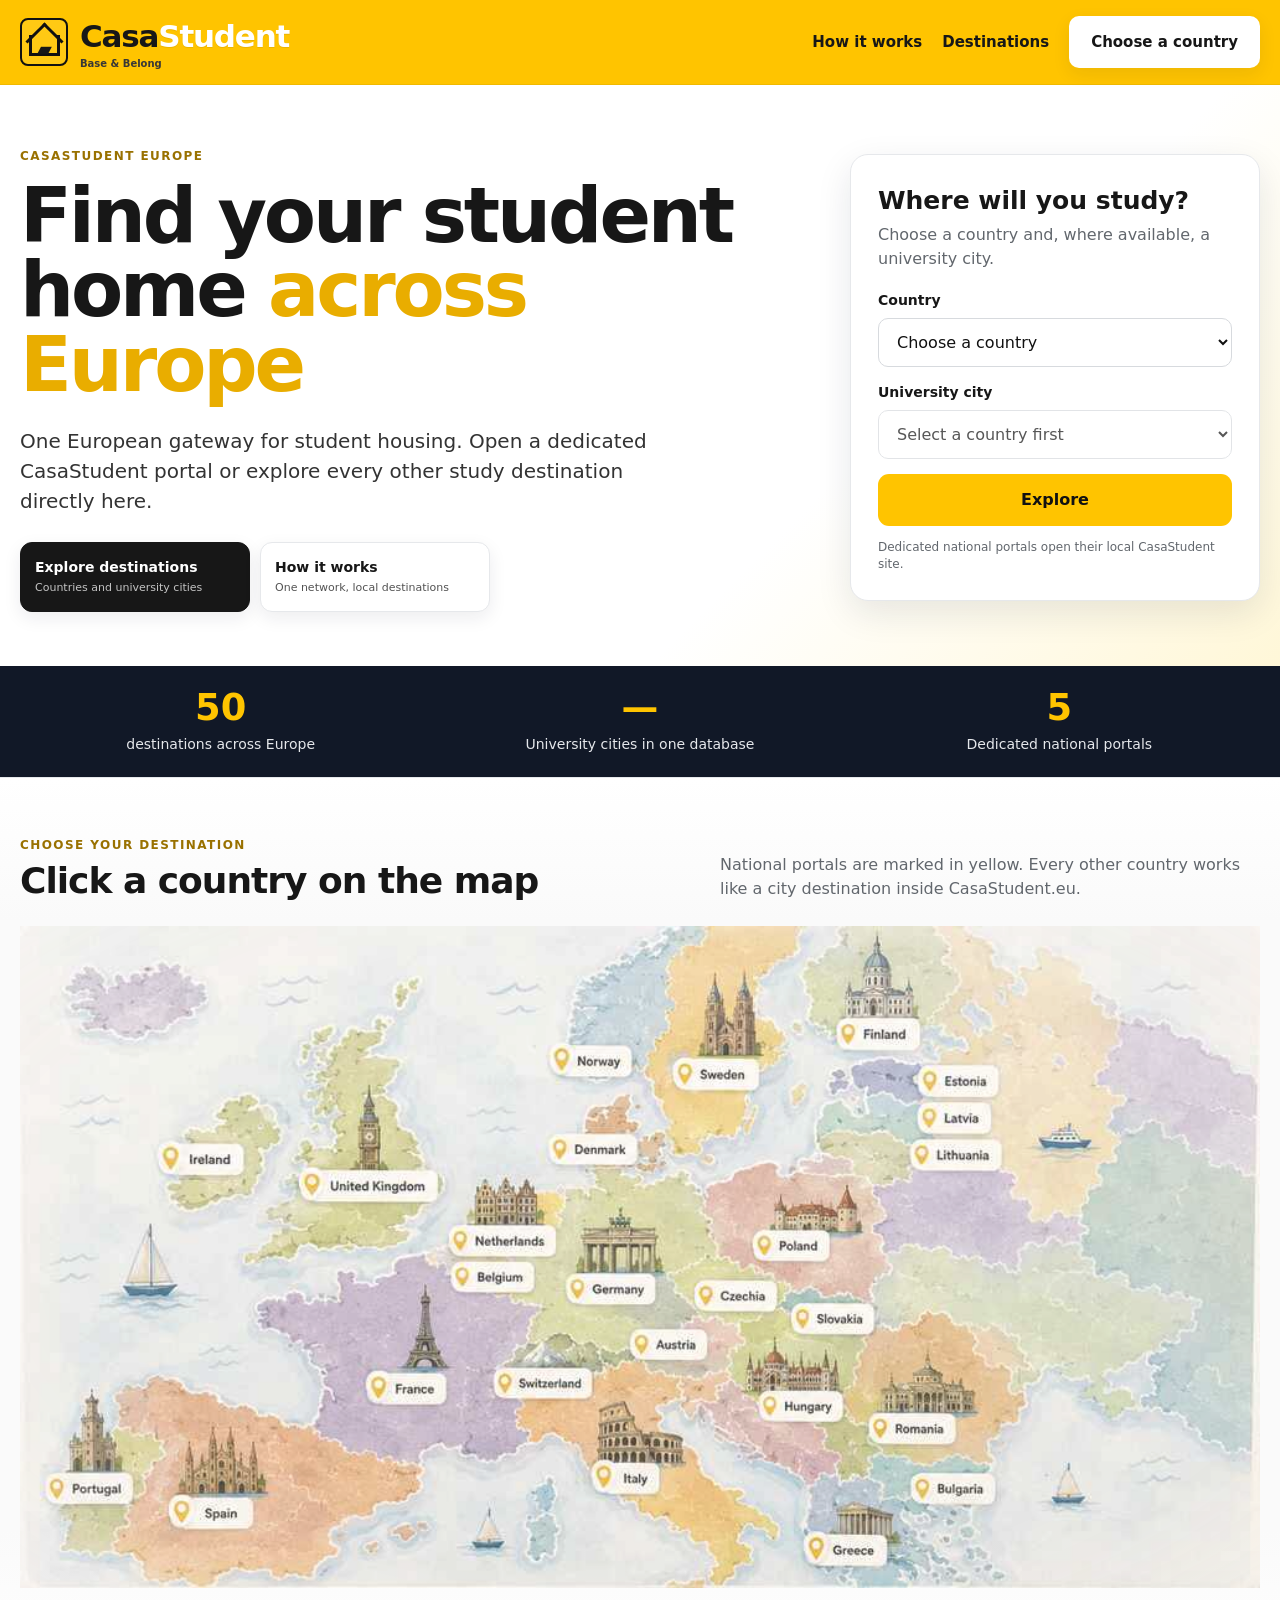
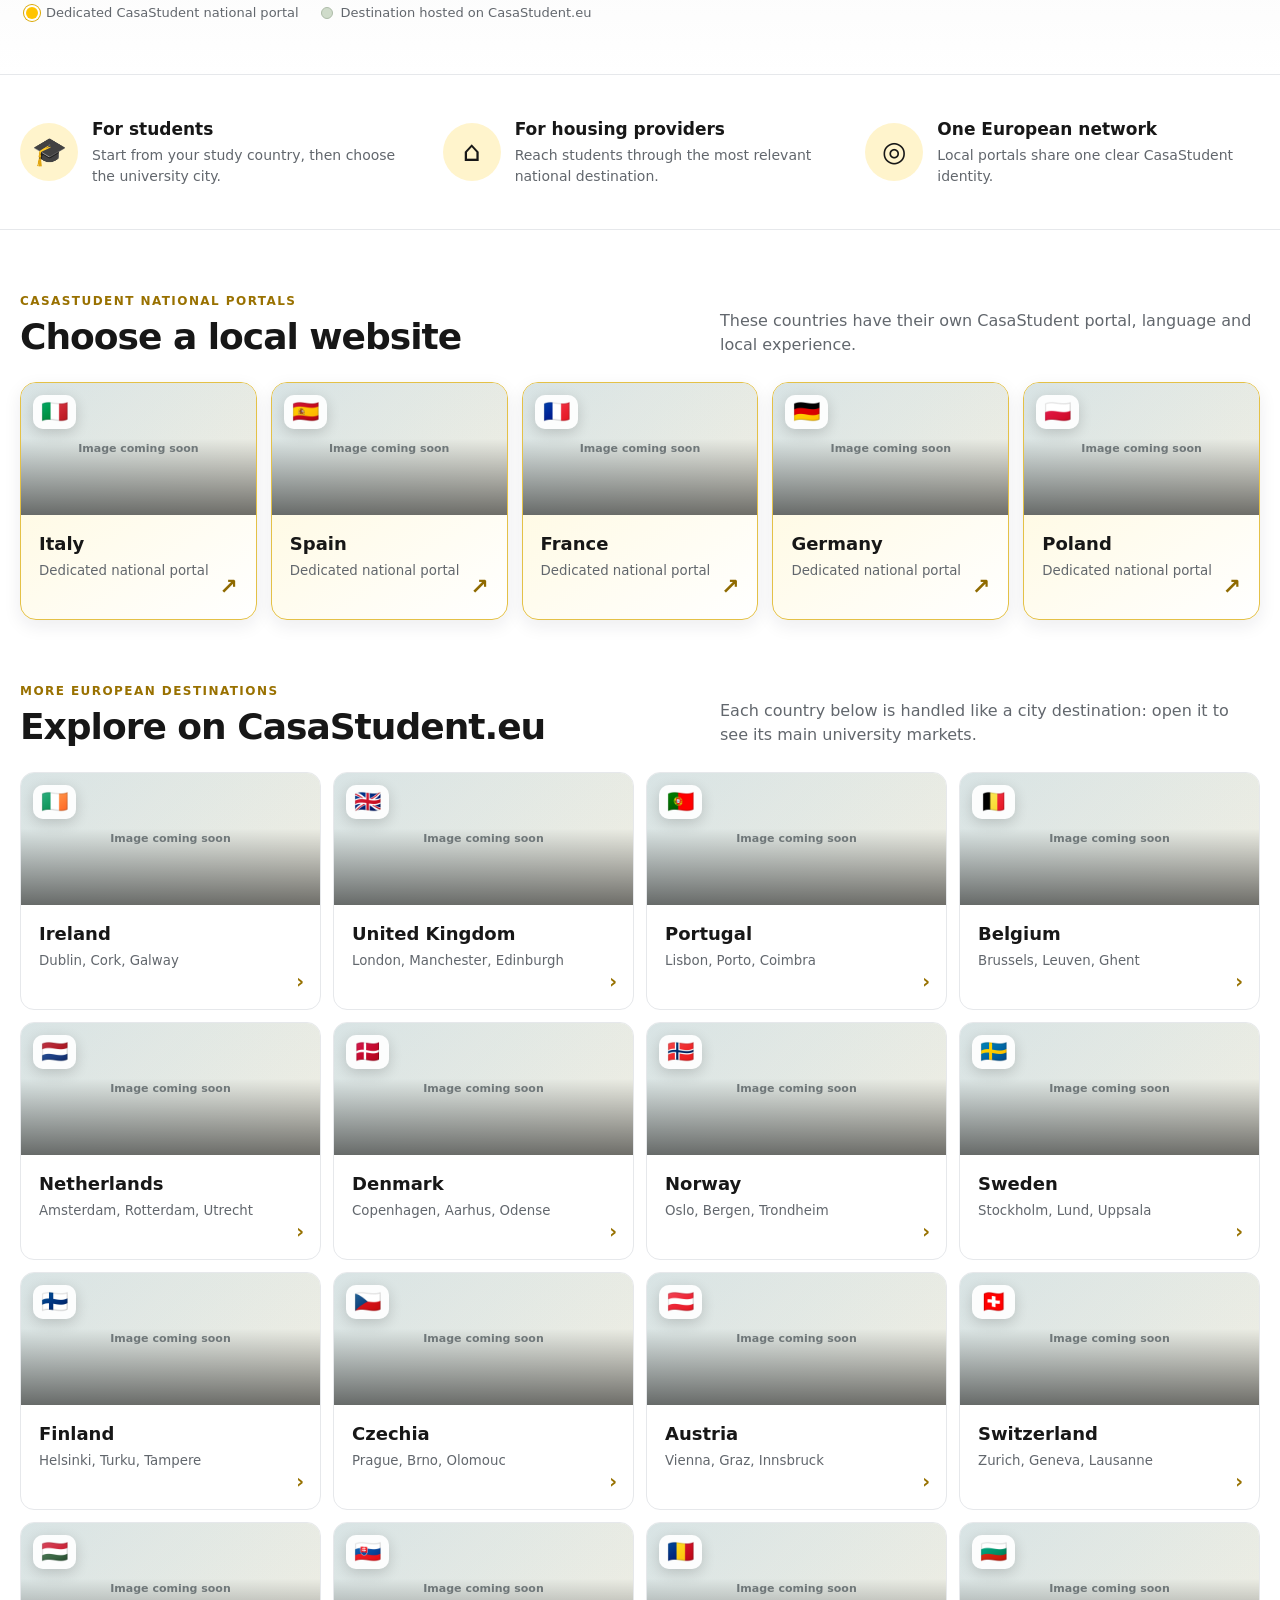
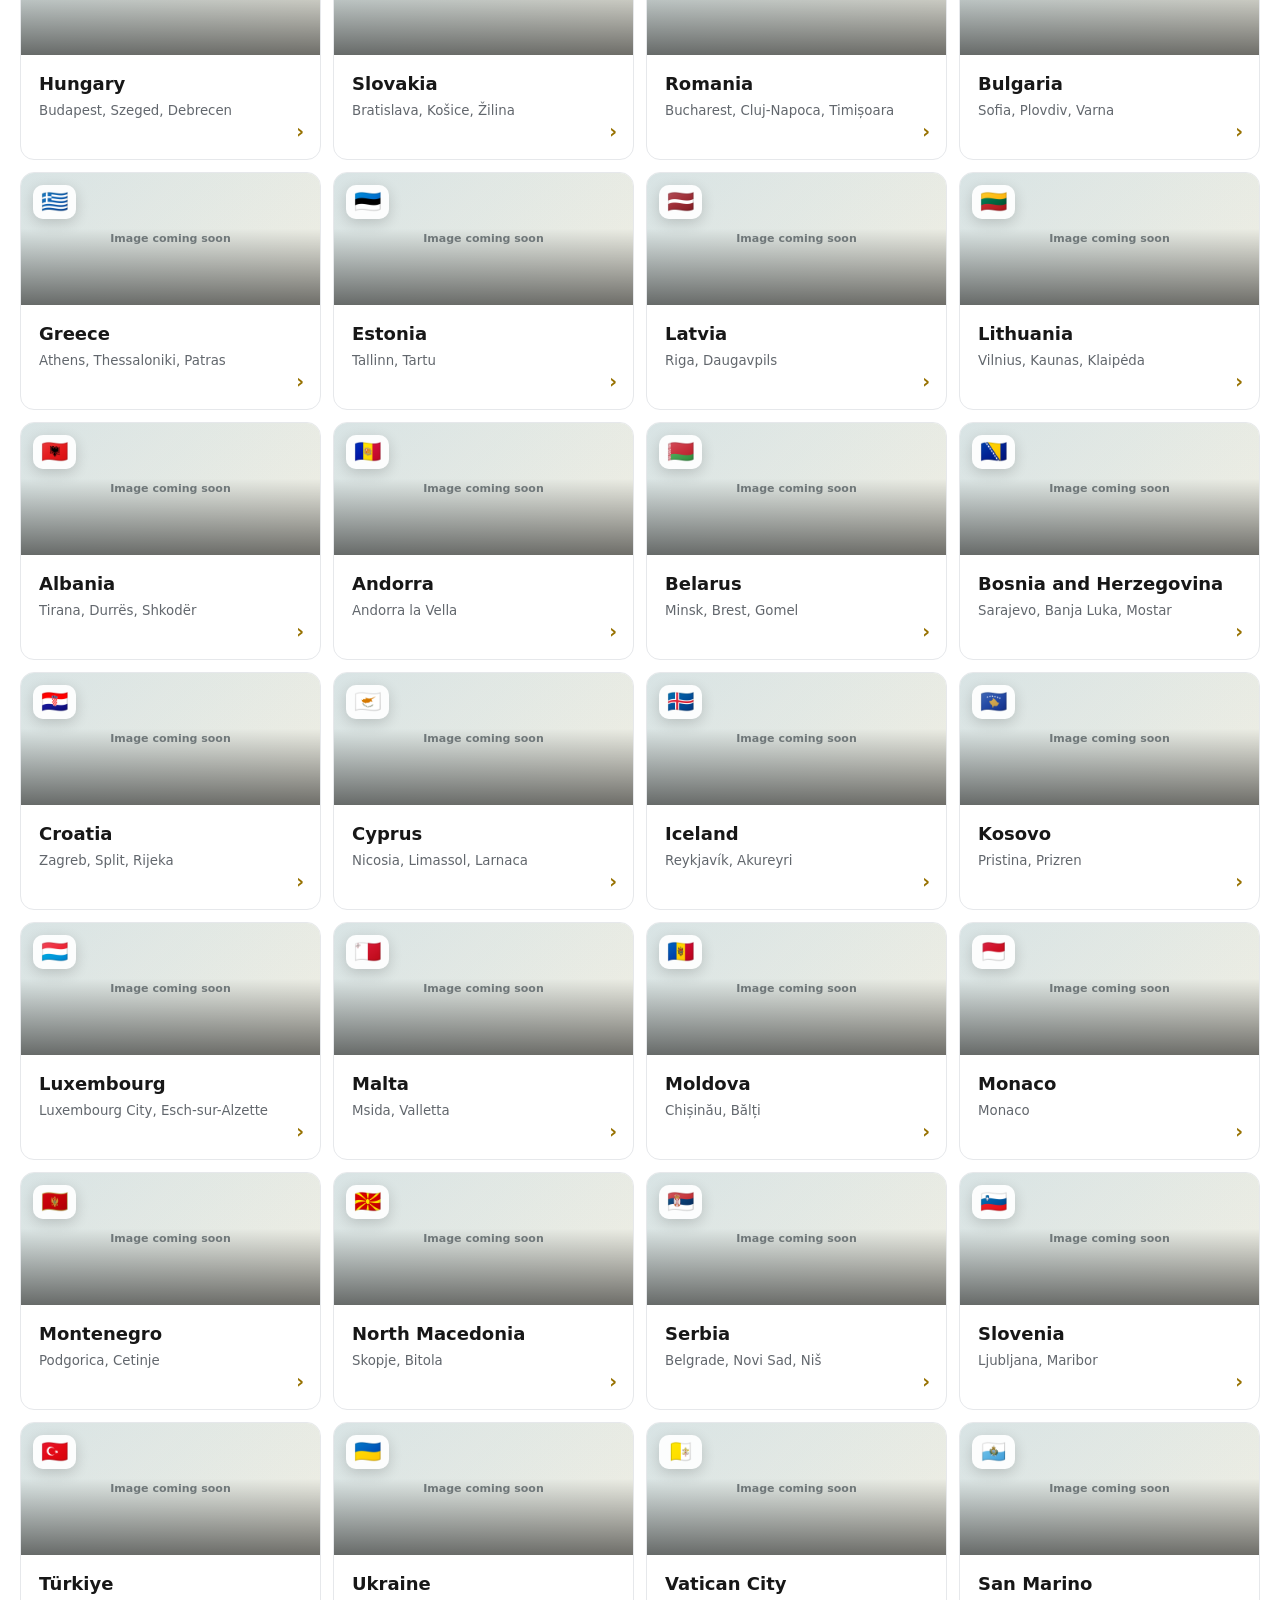
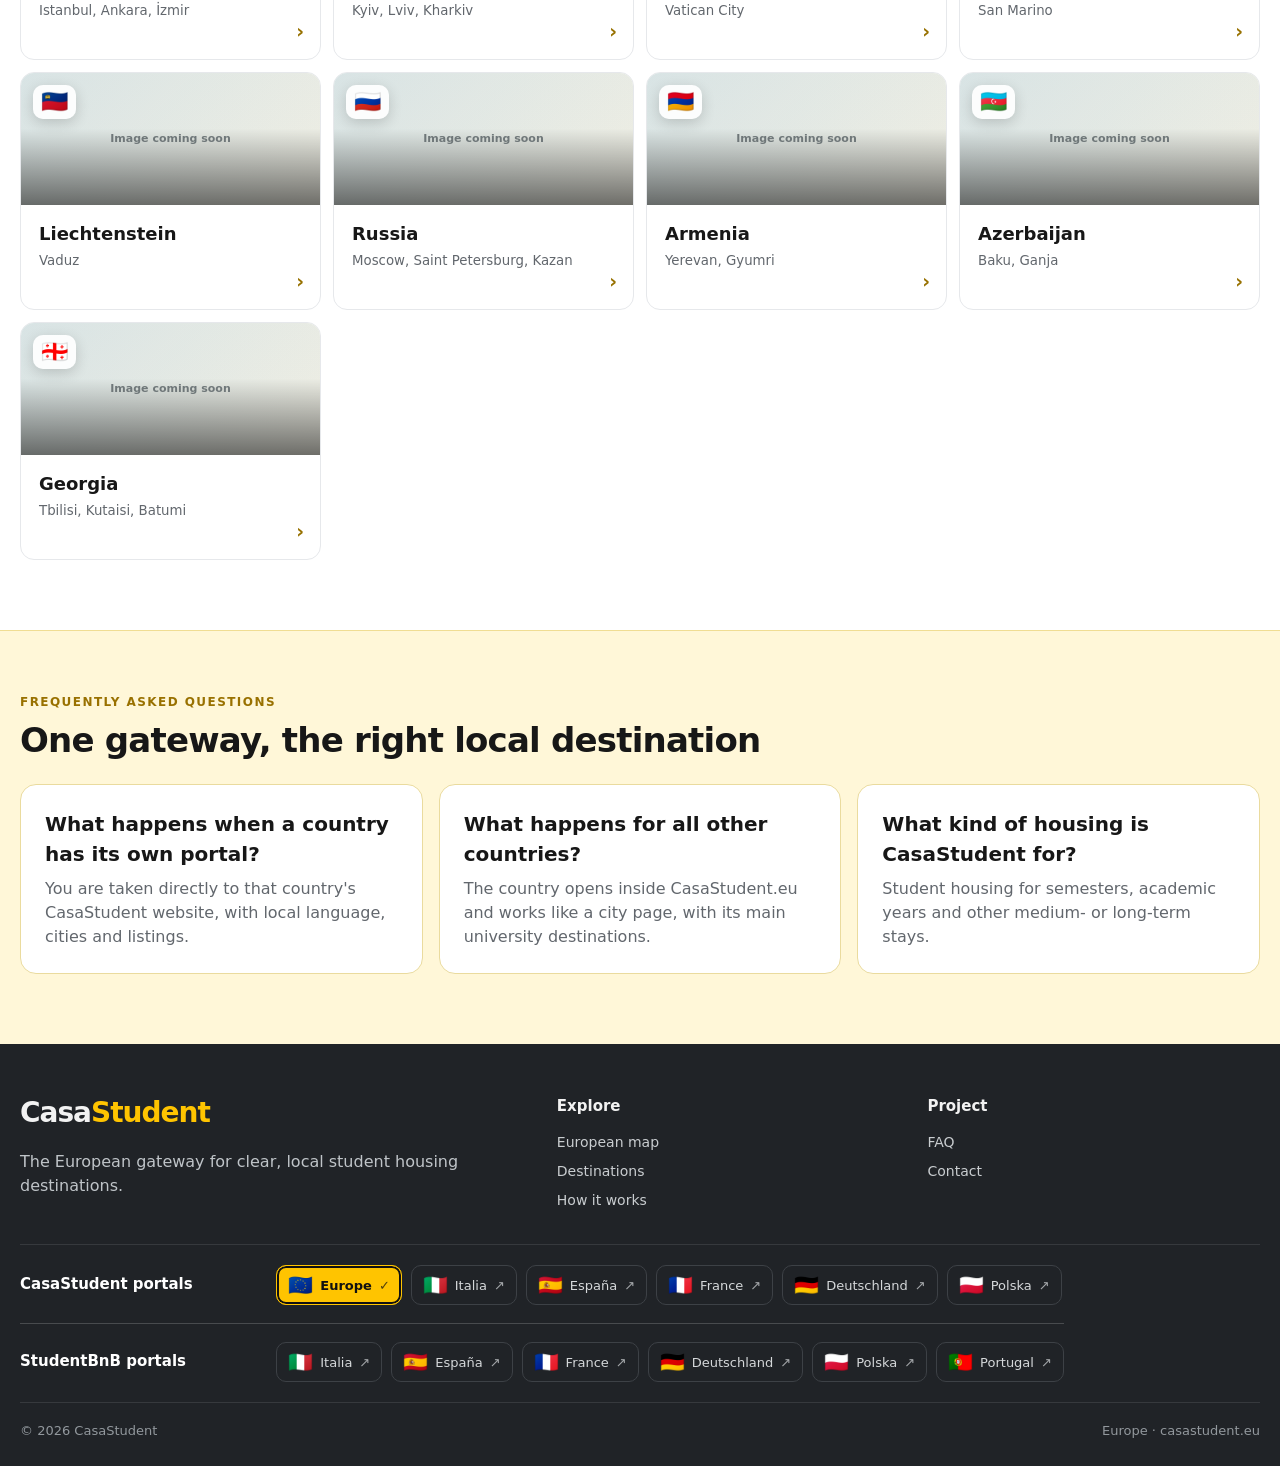
==== commit 40321c30: "Clarify European destination coverage label" ====
--- a/index.html
+++ b/index.html
@@ -92,7 +92,7 @@
 
     <section class="network-stats" aria-label="CasaStudent network coverage">
       <div class="container network-stats-grid">
-        <div class="network-stat"><strong id="network-country-count">50</strong><span>European countries</span></div>
+        <div class="network-stat"><strong id="network-country-count">50</strong><span>destinations across Europe</span></div>
         <div class="network-stat"><strong id="network-city-count">—</strong><span>University cities in one database</span></div>
         <div class="network-stat"><strong>5</strong><span>Dedicated national portals</span></div>
       </div>
